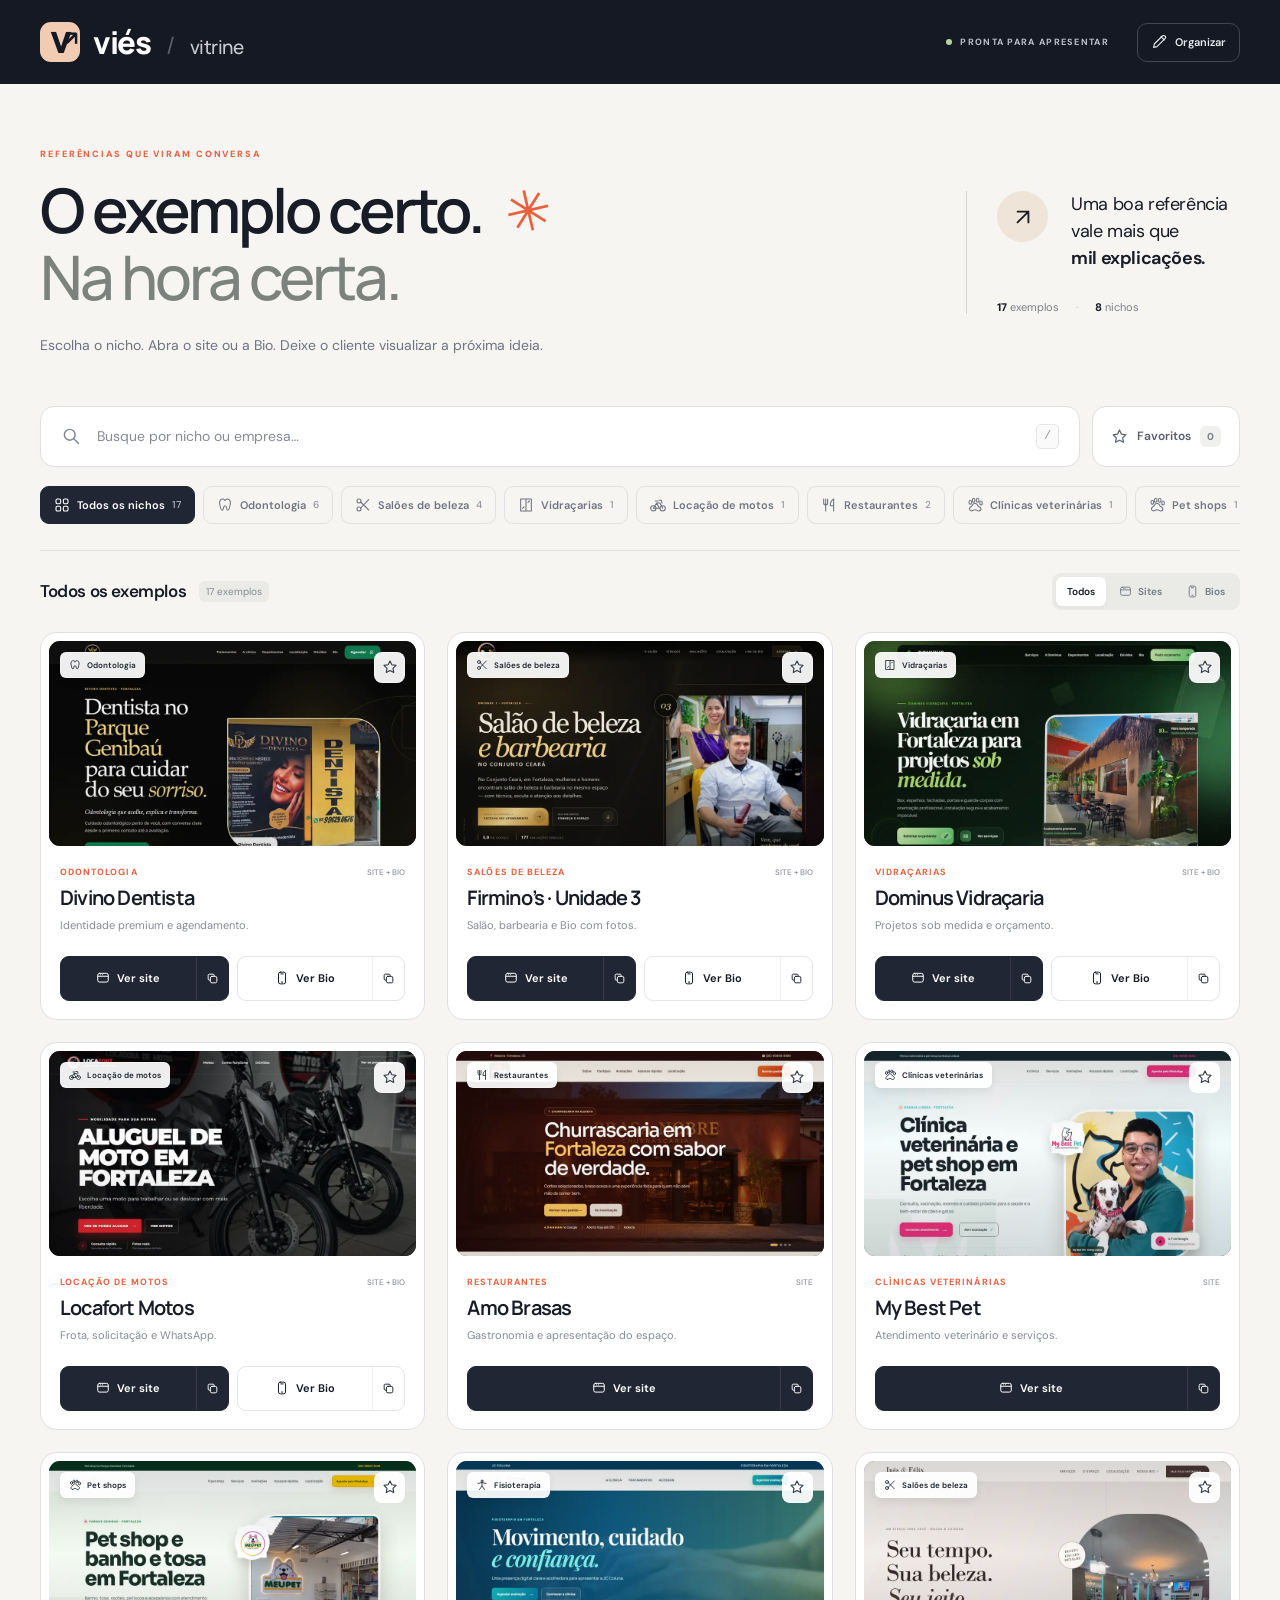
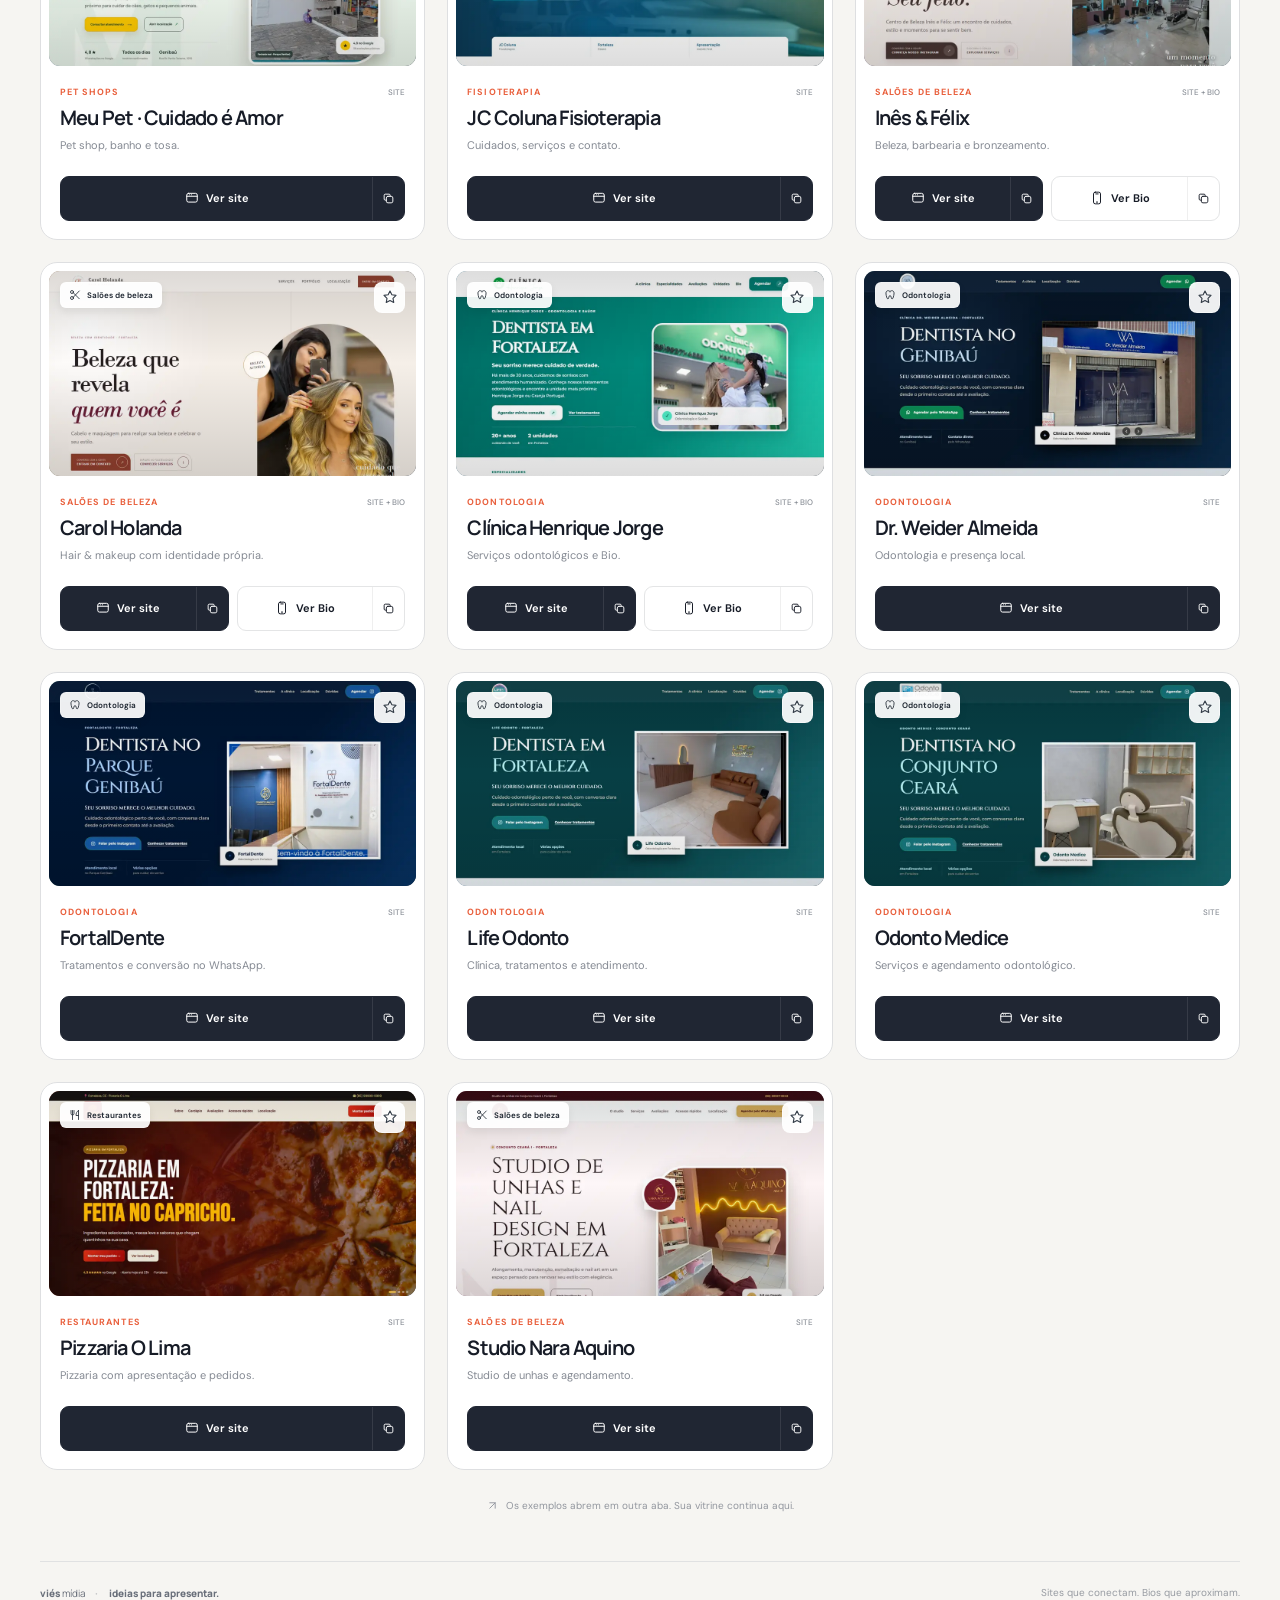
==== index.html @ ff12e1a7 "feat: cria vitrine de exemplos com busca por nicho, sites, Bios e favoritos" ====
<!doctype html>
<html lang="pt-BR">
<head>
  <meta charset="utf-8"><meta name="viewport" content="width=device-width,initial-scale=1,viewport-fit=cover">
  <title>Viés | Vitrine de sites e Bios</title>
  <meta name="description" content="Exemplos de sites e Bios organizados por nicho para as apresentações da Viés Mídia.">
  <meta name="robots" content="noindex,nofollow"><meta name="theme-color" content="#151923">
  <link rel="icon" href="favicon.svg" type="image/svg+xml"><link rel="stylesheet" href="styles.css?v=1">
  <script src="links.js?v=1" defer></script><script src="app.js?v=1" defer></script>
</head>
<body>
  <svg class="svg-library" xmlns="http://www.w3.org/2000/svg" aria-hidden="true"><defs>
    <symbol id="i-arrow" viewBox="0 0 24 24"><path d="M7 17 17 7M7 7h10v10"/></symbol>
    <symbol id="i-search" viewBox="0 0 24 24"><circle cx="10.5" cy="10.5" r="6.5"/><path d="m16 16 5 5"/></symbol>
    <symbol id="i-star" viewBox="0 0 24 24"><path d="m12 3 2.8 5.7 6.2.9-4.5 4.4 1.1 6.2-5.6-3-5.6 3 1.1-6.2L3 9.6l6.2-.9z"/></symbol>
    <symbol id="i-copy" viewBox="0 0 24 24"><rect x="8" y="8" width="12" height="12" rx="3"/><path d="M15 8V6a2 2 0 0 0-2-2H6a2 2 0 0 0-2 2v7a2 2 0 0 0 2 2h2"/></symbol>
    <symbol id="i-web" viewBox="0 0 24 24"><rect x="3" y="4" width="18" height="15" rx="3"/><path d="M3 9h18M8 6.5h.01M11 6.5h.01"/></symbol>
    <symbol id="i-phone" viewBox="0 0 24 24"><rect x="6" y="2" width="12" height="20" rx="3"/><path d="M10 5h4M11 19h2"/></symbol>
    <symbol id="i-plus" viewBox="0 0 24 24"><path d="M12 5v14M5 12h14"/></symbol>
    <symbol id="i-close" viewBox="0 0 24 24"><path d="m6 6 12 12M6 18 18 6"/></symbol>
    <symbol id="i-edit" viewBox="0 0 24 24"><path d="m15 4 5 5M4 20l5-1L21 7a2 2 0 0 0-4-4L5 15z"/></symbol>
    <symbol id="i-grid" viewBox="0 0 24 24"><rect x="3" y="3" width="7" height="7" rx="2"/><rect x="14" y="3" width="7" height="7" rx="2"/><rect x="3" y="14" width="7" height="7" rx="2"/><rect x="14" y="14" width="7" height="7" rx="2"/></symbol>
    <symbol id="i-tooth" viewBox="0 0 24 24"><path d="M12 5C8 1 3 4 4 10c.5 3 1.5 10 4 10 2 0 1-7 4-7s2 7 4 7c2.5 0 3.5-7 4-10 1-6-4-9-8-5Z"/></symbol>
    <symbol id="i-scissors" viewBox="0 0 24 24"><circle cx="6" cy="6" r="3"/><circle cx="6" cy="18" r="3"/><path d="m8.5 7.5 12 12M8.5 16.5 20.5 4"/></symbol>
    <symbol id="i-glass" viewBox="0 0 24 24"><path d="M4 3h16v18H4zM12 3v18M15 8l2-2M7 17l2-2"/></symbol>
    <symbol id="i-moto" viewBox="0 0 24 24"><circle cx="5" cy="17" r="4"/><circle cx="19" cy="17" r="4"/><path d="m5 17 5-8h5l4 8M10 9l4 8H5M14 5h3l1 4M8 6h4"/></symbol>
    <symbol id="i-food" viewBox="0 0 24 24"><path d="M4 3v6a3 3 0 0 0 6 0V3M7 3v18M19 3c-4 2-5 6-5 10h5M19 3v18"/></symbol>
    <symbol id="i-paw" viewBox="0 0 24 24"><ellipse cx="5" cy="8" rx="2" ry="3"/><ellipse cx="10" cy="5" rx="2" ry="3"/><ellipse cx="16" cy="5" rx="2" ry="3"/><ellipse cx="21" cy="9" rx="2" ry="3"/><path d="M7 21c-5-1-4-5 0-7 3-6 7-6 10 0 5 2 5 6 1 7-3 0-3-2-6-2s-3 2-5 2Z"/></symbol>
    <symbol id="i-body" viewBox="0 0 24 24"><circle cx="12" cy="4" r="2"/><path d="m4 9 8-2 8 2M12 7v7m-5 7 5-7 5 7"/></symbol>
  </defs></svg>
  <header class="topbar"><div class="top-inner">
    <a class="brand" href="./" aria-label="Viés, início da vitrine"><span class="brand-symbol">v<span>↗</span></span><span>viés<span class="brand-separator">/</span><small>vitrine</small></span></a>
    <div class="top-actions"><span class="top-label"><i></i>PRONTA PARA APRESENTAR</span><button class="organize-button" id="organize" type="button" aria-pressed="false"><svg><use href="#i-edit"/></svg><span>Organizar</span></button></div>
  </div></header>
  <main class="shell">
    <section class="intro" aria-labelledby="page-title">
      <div><p class="eyebrow">REFERÊNCIAS QUE VIRAM CONVERSA</p><h1 id="page-title">O exemplo certo.<br><em>Na hora certa.</em><span class="title-spark">✳</span></h1><p class="lead">Escolha o nicho. Abra o site ou a Bio.<br class="mobile-br"> Deixe o cliente visualizar a próxima ideia.</p></div>
      <aside class="intro-note"><span class="note-icon"><svg><use href="#i-arrow"/></svg></span><p>Uma boa referência<br>vale mais que<br><strong>mil explicações.</strong></p><div><span id="project-count">—</span> exemplos <i>·</i> <span id="niche-count">—</span> nichos</div></aside>
    </section>
    <section class="library" aria-label="Biblioteca de exemplos">
      <div class="search-row"><label class="search-box"><svg><use href="#i-search"/></svg><input id="search" type="search" placeholder="Busque por nicho ou empresa…" autocomplete="off" aria-label="Buscar por nicho ou empresa"><kbd>/</kbd></label><button id="favorite-filter" class="favorite-filter" type="button" aria-pressed="false"><svg><use href="#i-star"/></svg><span>Favoritos</span><b id="favorite-count">0</b></button></div>
      <div class="categories" id="categories" aria-label="Filtrar por nicho"></div>
      <div class="results-toolbar"><div><h2 id="results-heading">Todos os exemplos</h2><span id="result-count" role="status"></span></div><div class="format-filter" role="group" aria-label="Filtrar por formato"><button type="button" data-format="all" aria-pressed="true">Todos</button><button type="button" data-format="site" aria-pressed="false"><svg><use href="#i-web"/></svg>Sites</button><button type="button" data-format="bio" aria-pressed="false"><svg><use href="#i-phone"/></svg>Bios</button></div></div>
      <div class="manage-bar" id="manage-bar" hidden><div><strong>Sua organização, do seu jeito.</strong><span>Adições, edições e favoritos ficam salvos neste navegador.</span></div><div><button id="export" type="button">Exportar links</button><label class="import-button">Importar<input id="import" type="file" accept="application/json,.json" hidden></label><button class="add-button" id="add" type="button"><svg><use href="#i-plus"/></svg>Adicionar exemplo</button></div></div>
      <div id="cards" class="cards"></div>
      <div class="empty-state" id="empty" hidden><span><svg><use href="#i-search"/></svg></span><h3>Nenhum exemplo por aqui.</h3><p>Tente outro nome ou ajuste os filtros.</p><button type="button" id="clear-filters">Limpar filtros</button></div>
      <p class="library-tip"><svg><use href="#i-arrow"/></svg>Os exemplos abrem em outra aba. Sua vitrine continua aqui.</p>
    </section>
  </main>
  <footer class="footer shell"><span>viés <b>mídia</b><i>·</i> ideias para apresentar.</span><span>Sites que conectam. Bios que aproximam.</span></footer>
  <dialog id="editor"><form id="editor-form"><div class="dialog-heading"><div><p class="eyebrow">SUA BIBLIOTECA</p><h2 id="editor-title">Novo exemplo</h2></div><button type="button" id="close-editor" class="icon-button" aria-label="Fechar"><svg><use href="#i-close"/></svg></button></div><input type="hidden" id="entry-id"><label>Nome do exemplo<input id="entry-name" required maxlength="90" placeholder="Ex.: Clínica Aurora"></label><label>Nicho<input id="entry-category" list="category-list" required maxlength="50" placeholder="Ex.: Odontologia"><datalist id="category-list"></datalist></label><label>Link do site<input id="entry-site" type="url" placeholder="https://…"></label><label>Link da Bio<input id="entry-bio" type="url" placeholder="https://…"></label><p class="form-help">Preencha pelo menos um dos links. Suas alterações ficam neste navegador; use Exportar para levá-las a outro aparelho.</p><p id="form-error" class="form-error" role="alert"></p><div class="form-footer"><button id="remove-entry" type="button" class="remove-button" hidden>Ocultar exemplo</button><button type="submit" class="save-button">Salvar exemplo<svg><use href="#i-arrow"/></svg></button></div></form></dialog>
  <div id="toast" class="toast" role="status" aria-live="polite"></div>
</body></html>
---- styles.css ----
@import url('https://fonts.googleapis.com/css2?family=DM+Sans:wght@400;500;600;650;700&family=Manrope:wght@400;500;600;700;800&display=swap');
:root{--bg:#f6f5f2;--ink:#171c27;--muted:#6d7380;--line:#e0e1e2;--orange:#e9603d;--orange-pale:#fbe7de;--sans:'DM Sans',system-ui,sans-serif;--display:'Manrope',system-ui,sans-serif}*{box-sizing:border-box}body{margin:0;background:var(--bg);color:var(--ink);font-family:var(--sans);-webkit-font-smoothing:antialiased}button,input{font:inherit}button,a,label{-webkit-tap-highlight-color:transparent}button{cursor:pointer}a{color:inherit;text-decoration:none}button:focus-visible,a:focus-visible,input:focus-visible,.import-button:focus-within{outline:3px solid #e9603d;outline-offset:4px}svg{width:20px;height:20px;fill:none;stroke:currentColor;stroke-width:1.7;stroke-linecap:round;stroke-linejoin:round;flex-shrink:0}.svg-library{position:absolute;width:0;height:0;overflow:hidden}[hidden]{display:none!important}.shell{width:min(1240px,calc(100% - 80px));margin-inline:auto}.topbar{background:#151923;color:#fff}.top-inner{width:min(1240px,calc(100% - 80px));height:84px;margin:auto;display:flex;align-items:center;justify-content:space-between}.brand{display:flex;align-items:center;gap:13px;font-family:var(--display);font-size:31px;font-weight:800;letter-spacing:-1.5px}.brand-symbol{position:relative;display:grid;place-items:center;width:40px;height:40px;color:#151923;background:#f2cbb3;border-radius:11px;font:800 39px/.8 var(--display);padding-bottom:7px}.brand-symbol>span{position:absolute;right:4px;top:3px;font:800 20px var(--sans)}.brand small{font-size:19px;font-weight:500;letter-spacing:-.5px;color:#cacbd2}.brand-separator{font-size:24px;font-weight:400;margin-inline:16px;color:#59606c}.top-actions{display:flex;align-items:center;gap:28px}.top-label{font-size:9px;font-weight:700;letter-spacing:1.3px;color:#bdc2cc}.top-label i{display:inline-block;width:6px;height:6px;border-radius:50%;background:#bbd3a1;margin-right:8px}.organize-button{display:flex;align-items:center;gap:8px;min-height:39px;padding:9px 13px;border:1px solid #414651;border-radius:10px;background:none;color:#e7e9ef;font-size:11px;font-weight:600}.organize-button svg{width:16px;height:16px}.organize-button[aria-pressed=true]{background:#fbdfce;color:#171c27;border-color:#fbdfce}.intro{display:grid;grid-template-columns:1fr auto;gap:50px;align-items:center;padding:64px 0 48px}.eyebrow{margin:0 0 17px;font-size:9px;font-weight:800;letter-spacing:1.9px;color:var(--orange)}h1{position:relative;display:inline-block;margin:0;font-family:var(--display);font-size:clamp(38px,4.8vw,62px);line-height:1.09;font-weight:600;letter-spacing:-3px}h1 em{font-style:normal;color:#7c827d;font-weight:500}.title-spark{position:absolute;right:-66px;top:-2px;color:var(--orange);font:400 56px var(--sans);transform:rotate(-13deg)}.lead{margin:23px 0 0;font-size:14px;line-height:1.7;color:var(--muted)}.mobile-br{display:none}.intro-note{position:relative;display:grid;grid-template-columns:auto 1fr;column-gap:23px;max-width:300px;margin:0 12px 0 0;padding-left:30px;border-left:1px solid #d4d5d7}.note-icon{width:51px;height:51px;display:grid;place-items:center;border-radius:50%;background:#eee4d8}.note-icon svg{width:26px;height:26px}.intro-note p{margin:0;font-size:18px;line-height:1.5;letter-spacing:-.4px}.intro-note p strong{font-weight:650}.intro-note>div{grid-column:1/-1;margin-top:28px;color:#7b7f85;font-size:11px}.intro-note>div>span{color:var(--ink);font-weight:800}.intro-note i{font-style:normal;margin:0 14px;color:#b8b9b9}.search-row{display:flex;gap:12px;align-items:stretch}.search-box{position:relative;flex:1;display:flex;align-items:center;gap:14px;min-height:61px;padding:0 20px;background:#fff;border:1px solid #dedfe2;border-radius:14px;box-shadow:0 4px 10px #1a1f2803;color:#7b8390}.search-box:focus-within{border-color:var(--orange);box-shadow:0 0 0 3px #e9603d0c}.search-box input{width:100%;border:0;background:transparent;outline:none!important;font-size:14px;color:var(--ink);min-width:0}.search-box input::placeholder{color:#868b95}.search-box kbd{display:grid;place-items:center;min-width:23px;height:25px;border:1px solid #e4e5e6;border-radius:5px;font-size:12px;background:#fafafa;color:#9297a0}.favorite-filter{display:flex;align-items:center;gap:9px;padding:0 18px;border:1px solid #dedfe2;border-radius:14px;background:#fff;color:#565e6d;font-size:12px;font-weight:600}.favorite-filter svg{width:17px;height:17px}.favorite-filter b{display:grid;place-items:center;min-width:21px;height:21px;padding:0 4px;border-radius:6px;background:#f0f0ee;color:#7a7e85;font-size:10px}.favorite-filter[aria-pressed=true]{background:#fff0e7;border-color:#e8ac91;color:#bd4e2a}.favorite-filter[aria-pressed=true] svg{fill:#f2c297}.categories{display:flex;gap:8px;align-items:center;overflow:auto;padding:19px 0 26px;scrollbar-width:thin}.category{display:flex;align-items:center;gap:7px;flex-shrink:0;white-space:nowrap;padding:10px 13px;border:1px solid #e0e1e2;border-radius:9px;background:transparent;color:#6f7580;font-size:11px;font-weight:600;transition:background .2s,color .2s}.category svg{width:16px;height:16px;stroke-width:1.6}.category b{color:#8e939d;font-size:10px;font-weight:500}.category[aria-pressed=true]{color:#fff;background:#202633;border-color:#202633}.category[aria-pressed=true] b{color:#b2bac8}.category:hover{border-color:#7b8290}.results-toolbar{display:flex;align-items:center;justify-content:space-between;gap:20px;padding:22px 0;border-top:1px solid var(--line)}.results-toolbar>div:first-child{display:flex;align-items:center;gap:13px}.results-toolbar h2{font-size:17px;font-weight:600;letter-spacing:-.4px;margin:0}.results-toolbar #result-count{font-size:10px;color:#868b95;background:#eaeae6;border-radius:6px;padding:4px 7px;white-space:nowrap}.format-filter{display:flex;align-items:center;gap:2px;padding:4px;background:#eaeae6;border-radius:9px}.format-filter button{display:flex;align-items:center;gap:6px;min-height:29px;padding:5px 11px;border:0;border-radius:6px;background:none;color:#747a84;font-size:10px;font-weight:600}.format-filter svg{width:13px;height:13px}.format-filter button[aria-pressed=true]{color:var(--ink);background:#fff;box-shadow:0 2px 5px #00000009}.cards{display:grid;grid-template-columns:repeat(3,minmax(0,1fr));gap:22px}.card{position:relative;overflow:hidden;border:1px solid #dedfe1;border-radius:17px;background:#fff;transition:transform .25s,box-shadow .25s;animation:card-in .45s both;animation-delay:var(--delay,0ms)}.card:hover{transform:translateY(-4px);box-shadow:0 18px 34px #171c2711}.card-preview{position:relative;height:205px;margin:8px 8px 0;overflow:hidden;border-radius:11px;background:linear-gradient(135deg,var(--card-color,#bbb),#202b35)}.card-preview>img{width:100%;height:100%;display:block;object-fit:cover;object-position:top;transition:transform .7s}.card:hover .card-preview>img{transform:scale(1.035)}.card-preview:after{content:"";position:absolute;inset:0;background:linear-gradient(180deg,#0002,transparent 45%,#0002);pointer-events:none}.preview-label{position:absolute;z-index:1;left:11px;top:11px;display:flex;align-items:center;gap:6px;padding:6px 8px;border:1px solid #ffffff40;border-radius:6px;background:#ffffffed;color:#252d37;font-size:8px;font-weight:650;box-shadow:0 4px 8px #0001}.preview-label svg{width:12px;height:12px}.favorite-button{position:absolute;z-index:2;right:11px;top:11px;display:grid;place-items:center;width:31px;height:31px;padding:0;border:1px solid #fff8;border-radius:8px;color:#353e49;background:#ffffffed}.favorite-button svg{width:16px;height:16px}.favorite-button[aria-pressed=true]{color:#b15d14;background:#ffe9bc;border-color:#ffe9bc}.favorite-button[aria-pressed=true] svg{fill:#d89039;stroke:#ad601b}.preview-placeholder{height:100%;display:grid;place-items:center;color:#ffffffc7}.preview-placeholder svg{width:76px;height:76px;stroke-width:1}.card-body{padding:20px 19px 18px}.card-meta{display:flex;align-items:center;justify-content:space-between;gap:8px;margin-bottom:8px}.niche-name{font-size:9px;text-transform:uppercase;letter-spacing:1.05px;font-weight:700;color:var(--orange)}.formats-badge{font-size:8px;color:#8b9098;font-weight:500}.card h3{margin:0 0 7px;font:650 20px/1.2 var(--display);letter-spacing:-.8px}.card-description{margin:0;color:#858a93;font-size:11px;line-height:1.6;min-height:18px}.card-actions{display:flex;gap:8px;margin-top:21px}.launch-group{min-width:0;flex:1;display:flex;align-items:stretch;border:1px solid #e4e5e6;border-radius:9px;overflow:hidden}.launch-group a{display:flex;flex:1;align-items:center;justify-content:center;gap:7px;min-height:43px;font-size:11px;font-weight:650;white-space:nowrap}.launch-group a svg{width:14px;height:14px}.launch-group button{display:grid;place-items:center;flex:0 0 32px;width:32px;padding:0;border:0;border-left:1px solid #00000010;background:none;color:inherit}.launch-group button svg{width:13px;height:13px}.launch-group.primary{background:#202633;color:#fff;border-color:#202633}.launch-group.primary button{border-color:#ffffff19}.launch-group a:hover,.launch-group button:hover{background:#e9603d16}.launch-group.primary a:hover,.launch-group.primary button:hover{background:#ffffff15}.card-edit{width:100%;display:flex;align-items:center;justify-content:center;gap:6px;margin-top:12px;min-height:30px;border:1px dashed #d8dce0;border-radius:6px;background:#fafaf8;color:#6c7480;font-size:10px}.card-edit svg{width:13px;height:13px}.manage-bar{display:flex;justify-content:space-between;align-items:center;gap:20px;padding:16px;margin:0 0 20px;border:1px solid #e9c8b6;background:#fff0e5;border-radius:12px}.manage-bar strong,.manage-bar span{display:block}.manage-bar strong{font-size:12px}.manage-bar span{font-size:10px;color:#867765;margin-top:4px}.manage-bar>div:last-child{display:flex;align-items:center;gap:8px}.manage-bar button,.import-button{display:flex;align-items:center;justify-content:center;gap:5px;min-height:36px;border:1px solid #e4cdbb;border-radius:7px;padding:8px 10px;background:#fff8f0;font-size:10px;cursor:pointer}.manage-bar .add-button{background:#202633;border-color:#202633;color:#fff}.add-button svg{width:14px;height:14px}.library-tip{display:flex;align-items:center;justify-content:center;gap:7px;margin:29px 0 4px;color:#92969e;font-size:10px}.library-tip svg{width:13px;height:13px}.footer{display:flex;align-items:center;justify-content:space-between;gap:20px;margin-top:49px;padding:24px 0 30px;border-top:1px solid var(--line);font-size:10px;color:#979ba2}.footer>span:first-child{color:#6a707b;font-family:var(--display);font-weight:800}.footer b{font-weight:400}.footer i{font-style:normal;margin:0 9px;color:#c0c2c4}.empty-state{text-align:center;min-height:280px;padding:40px 20px}.empty-state>span{display:grid;place-items:center;width:56px;height:56px;margin:auto;border-radius:50%;color:#a29d92;background:#eae7df}.empty-state h3{font:600 22px var(--display);letter-spacing:-.6px;margin-bottom:7px}.empty-state p{font-size:12px;color:#8b9098}.empty-state button{margin-top:12px;border:1px solid #caced5;padding:10px 15px;background:#fff;border-radius:8px;font-size:11px}dialog{width:min(480px,calc(100% - 32px));max-height:90svh;padding:27px;border:1px solid #ddd;border-radius:19px;background:#fbfaf7;color:var(--ink);box-shadow:0 30px 100px #0003}dialog::backdrop{background:#111725aa;backdrop-filter:blur(4px)}.dialog-heading{display:flex;align-items:center;justify-content:space-between;margin-bottom:24px}.dialog-heading .eyebrow{font-size:8px;margin-bottom:8px}.dialog-heading h2{font:650 26px var(--display);letter-spacing:-1px;margin:0}.icon-button{width:33px;height:33px;display:grid;place-items:center;border:1px solid #ddd;background:#fff;border-radius:8px}.icon-button svg{width:16px;height:16px}#editor-form>label{display:block;margin-top:16px;font-size:11px;font-weight:650}#editor-form input:not([type=hidden]){width:100%;margin-top:7px;min-height:43px;border:1px solid #dcdee0;border-radius:8px;padding:10px 12px;background:#fff;font-size:12px;color:#292f3b}.form-help{font-size:10px;line-height:1.6;color:#8d9199;margin-top:19px}.form-error{font-size:11px;color:#bd3d27;min-height:14px}.form-footer{display:flex;justify-content:flex-end;gap:13px;margin-top:21px}.save-button{display:flex;align-items:center;gap:18px;min-height:42px;background:#202633;color:#fff;border:0;border-radius:8px;padding:11px 15px;font-size:11px}.save-button svg{width:16px;height:16px}.remove-button{margin-right:auto;border:0;background:none;color:#a8604c;font-size:10px}.toast{position:fixed;z-index:100;left:50%;bottom:max(23px,env(safe-area-inset-bottom));max-width:calc(100% - 32px);padding:13px 21px;border:1px solid #ffffff25;border-radius:10px;background:#202633;color:white;box-shadow:0 8px 30px #0003;font-size:12px;opacity:0;transform:translate(-50%,20px);transition:opacity .2s,transform .2s;pointer-events:none;text-align:center}.toast.visible{opacity:1;transform:translate(-50%,0)}@keyframes card-in{from{opacity:0;transform:translateY(12px)}to{opacity:1;transform:none}}@media(min-width:1500px){.card-preview{height:224px}}@media(max-width:1050px){.shell,.top-inner{width:calc(100% - 48px)}.cards{grid-template-columns:repeat(2,minmax(0,1fr))}.intro-note{padding-left:22px;margin:0;column-gap:16px}.intro-note p{font-size:16px}.title-spark{font-size:42px;right:-48px}.manage-bar{align-items:flex-start;flex-direction:column}.card-preview{height:220px}}@media(max-width:650px){.shell,.top-inner{width:calc(100% - 32px)}.top-inner{height:70px}.brand{font-size:27px;gap:10px}.brand-symbol{width:33px;height:33px;font-size:32px;border-radius:9px}.brand-symbol>span{font-size:16px}.brand small{font-size:16px}.brand-separator{margin-inline:10px;font-size:20px}.top-label{display:none}.top-actions{gap:0}.organize-button{padding:8px 10px;min-height:36px;font-size:10px}.organize-button svg{width:14px;height:14px}.intro{padding:38px 0 28px;display:block}.intro-note{display:none}.eyebrow{font-size:8px;letter-spacing:1.5px;margin-bottom:14px}h1{font-size:42px;letter-spacing:-2.2px}.title-spark{top:2px;font-size:37px;right:-40px}.lead{font-size:12px;line-height:1.7;margin-top:19px}.mobile-br{display:block}.search-row{gap:8px}.search-box{padding:0 13px;min-height:53px;gap:9px}.search-box svg{width:18px;height:18px}.search-box input{font-size:12px}.search-box kbd{display:none}.favorite-filter{padding:0 13px;gap:6px}.favorite-filter>span{display:none}.favorite-filter b{font-size:9px;min-width:18px;height:18px}.categories{padding:15px 0 21px;margin-right:-16px;padding-right:16px}.category{font-size:10px;padding:10px 11px}.results-toolbar{padding:18px 0;gap:8px}.results-toolbar h2{font-size:14px}.results-toolbar>div:first-child{gap:7px}.results-toolbar #result-count{font-size:8px;padding:3px 5px}.format-filter{padding:3px}.format-filter button{font-size:9px;gap:4px;padding:5px 8px;min-height:29px}.format-filter svg{width:12px;height:12px}.cards{grid-template-columns:1fr;gap:19px}.card-preview{height:190px}.card-body{padding:18px 18px 17px}.card h3{font-size:21px}.card-actions{margin-top:19px}.launch-group a{min-height:46px;font-size:12px}.launch-group button{width:37px;flex-basis:37px}.launch-group a svg{width:16px;height:16px}.card-description{font-size:12px}.preview-label{font-size:9px}.niche-name{font-size:9px}.formats-badge{font-size:9px}.favorite-button{width:35px;height:35px}.footer{margin-top:30px;flex-direction:column;gap:9px;align-items:flex-start;padding-bottom:25px;font-size:9px}.library-tip{font-size:9px;line-height:1.6;text-align:center}.manage-bar{padding:13px}.manage-bar>div:last-child{width:100%;gap:6px;flex-wrap:wrap}.manage-bar button,.import-button{font-size:9px;padding-inline:9px}dialog{padding:22px}.form-footer{gap:8px}.save-button{font-size:10px;gap:9px}}@media(max-width:360px){h1{font-size:37px}.title-spark{right:-32px;font-size:30px}.brand small{font-size:14px}.results-toolbar h2{font-size:12px}.format-filter button{padding-inline:6px}.format-filter svg{display:none}.card-preview{height:170px}}@media(prefers-reduced-motion:reduce){*,*:before,*:after{animation:none!important;transition:none!important;scroll-behavior:auto!important}}
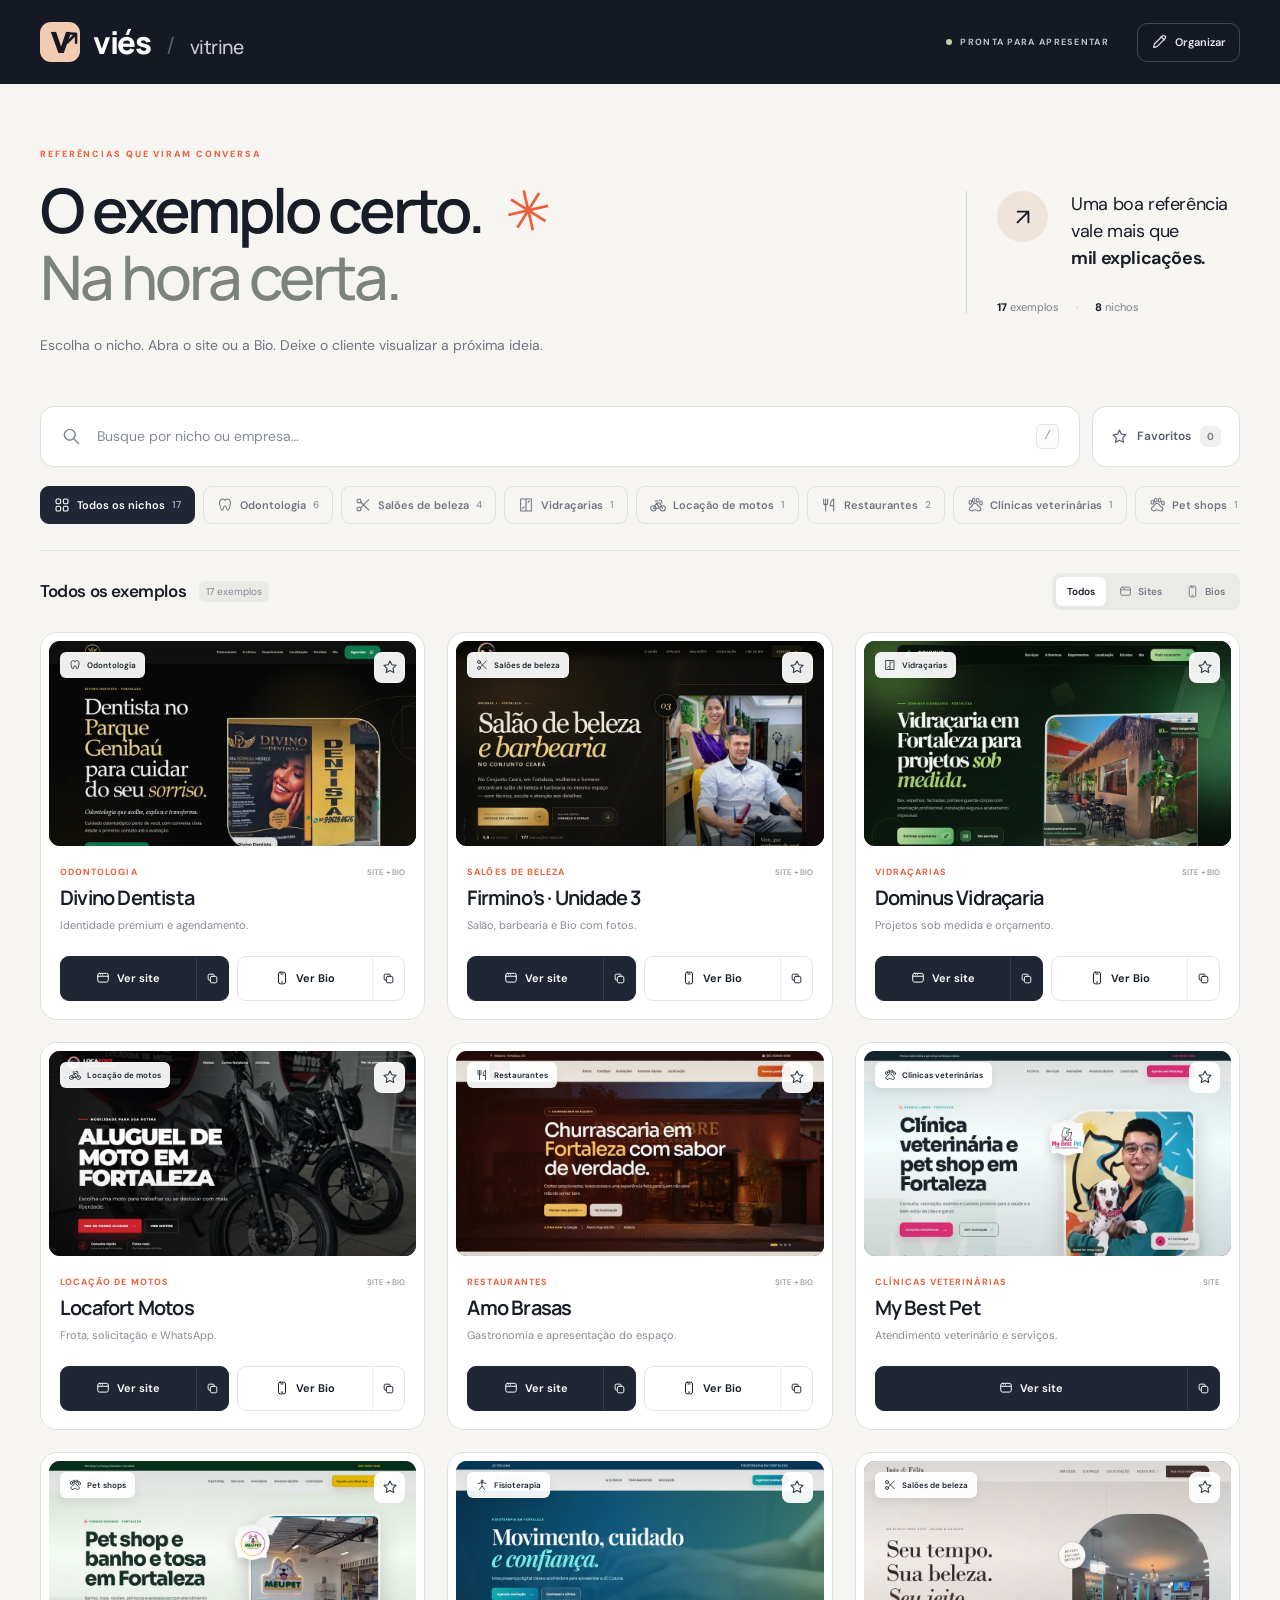
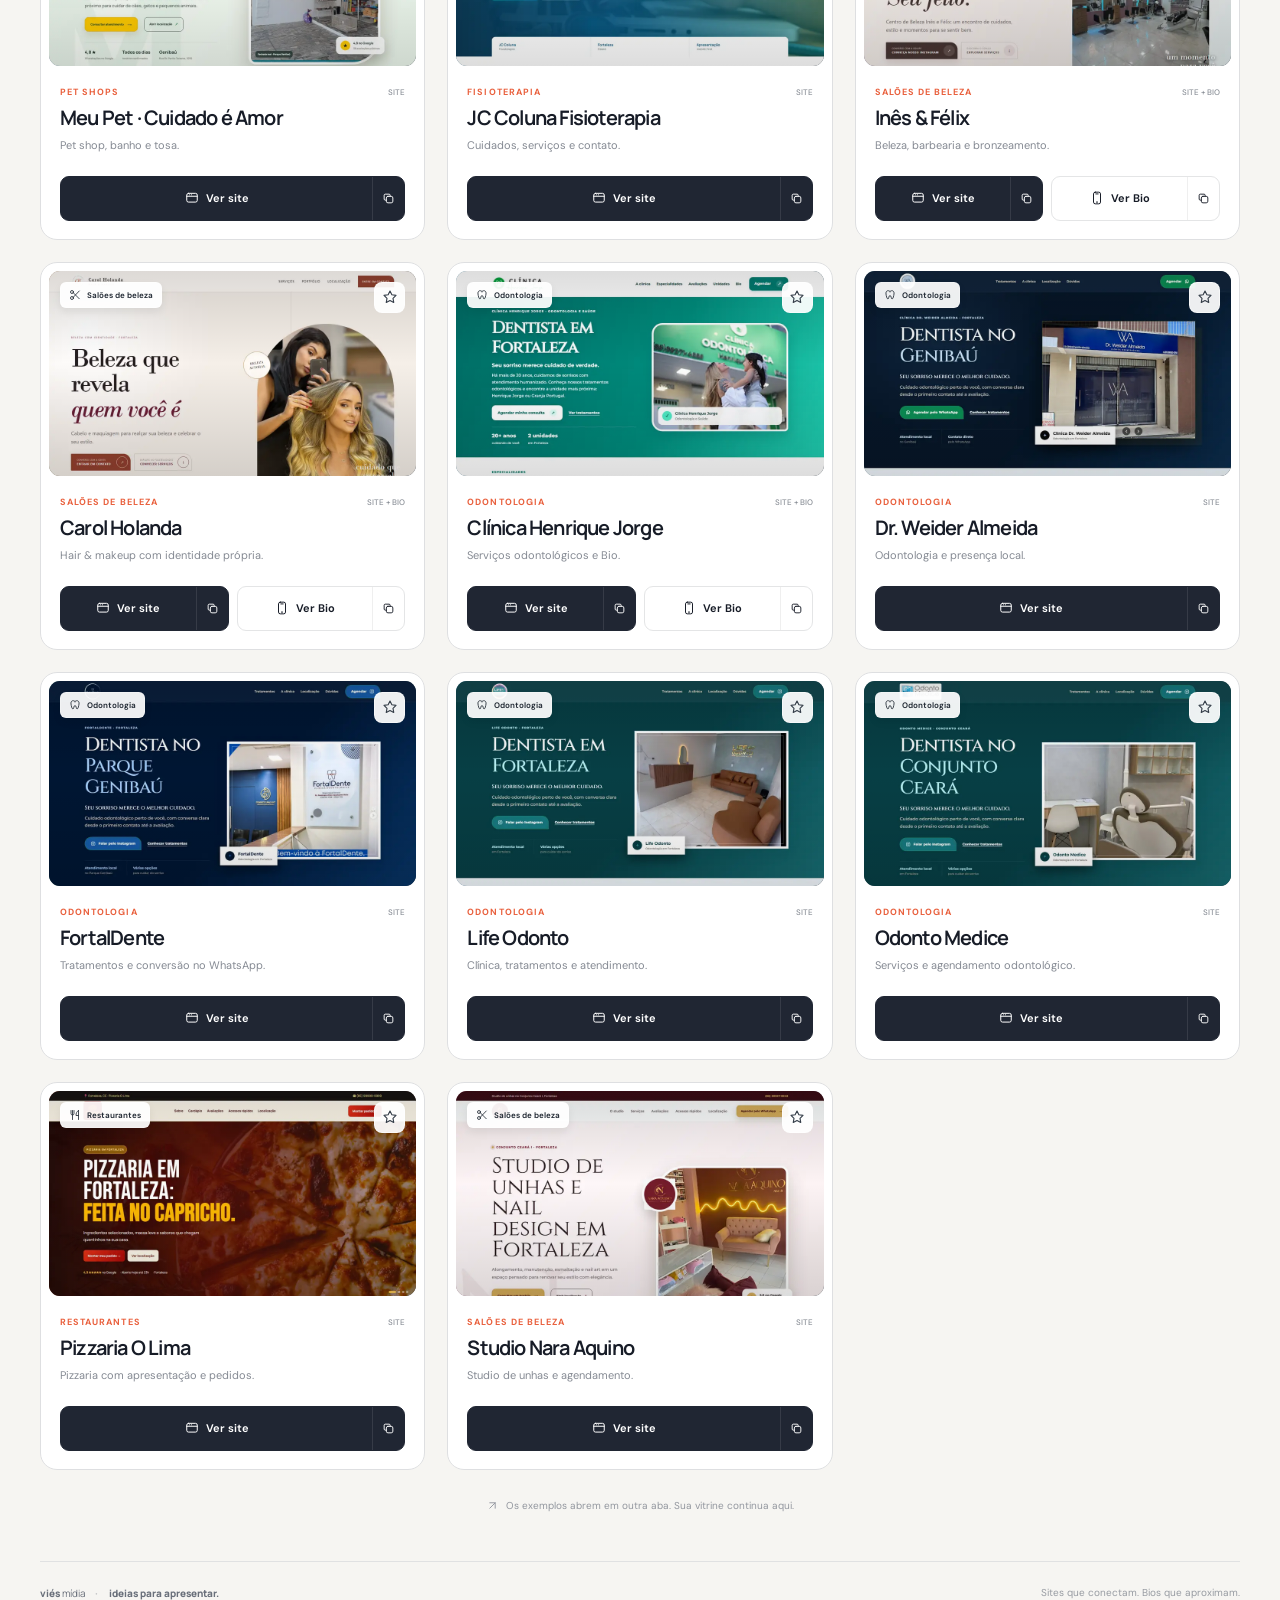
==== commit 1685aee9: "feat: adiciona Bio demonstrativa de restaurante no padrão premium" ====
--- a/index.html
+++ b/index.html
@@ -6,7 +6,7 @@
   <meta name="description" content="Exemplos de sites e Bios organizados por nicho para as apresentações da Viés Mídia.">
   <meta name="robots" content="noindex,nofollow"><meta name="theme-color" content="#151923">
   <link rel="icon" href="favicon.svg" type="image/svg+xml"><link rel="stylesheet" href="styles.css?v=1">
-  <script src="links.js?v=1" defer></script><script src="app.js?v=1" defer></script>
+  <script src="links.js?v=3" defer></script><script src="app.js?v=2" defer></script>
 </head>
 <body>
   <svg class="svg-library" xmlns="http://www.w3.org/2000/svg" aria-hidden="true"><defs>
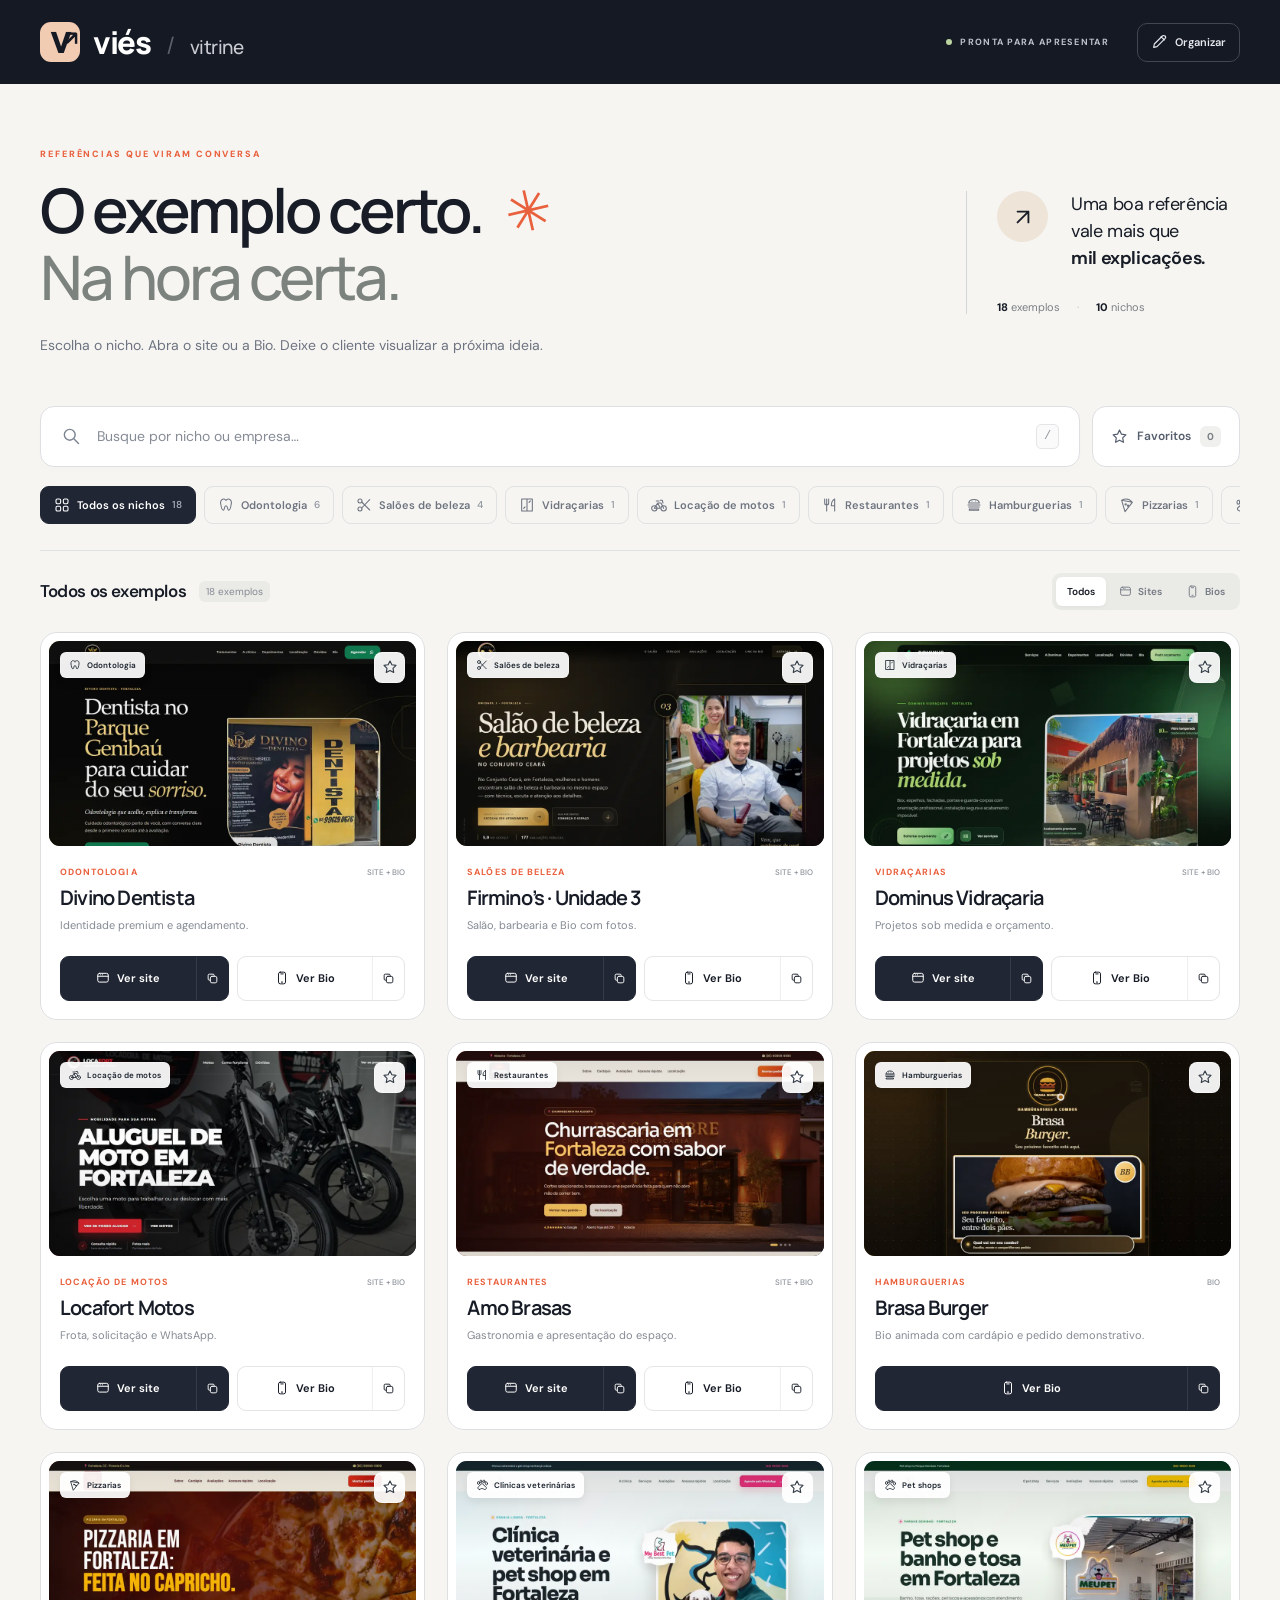
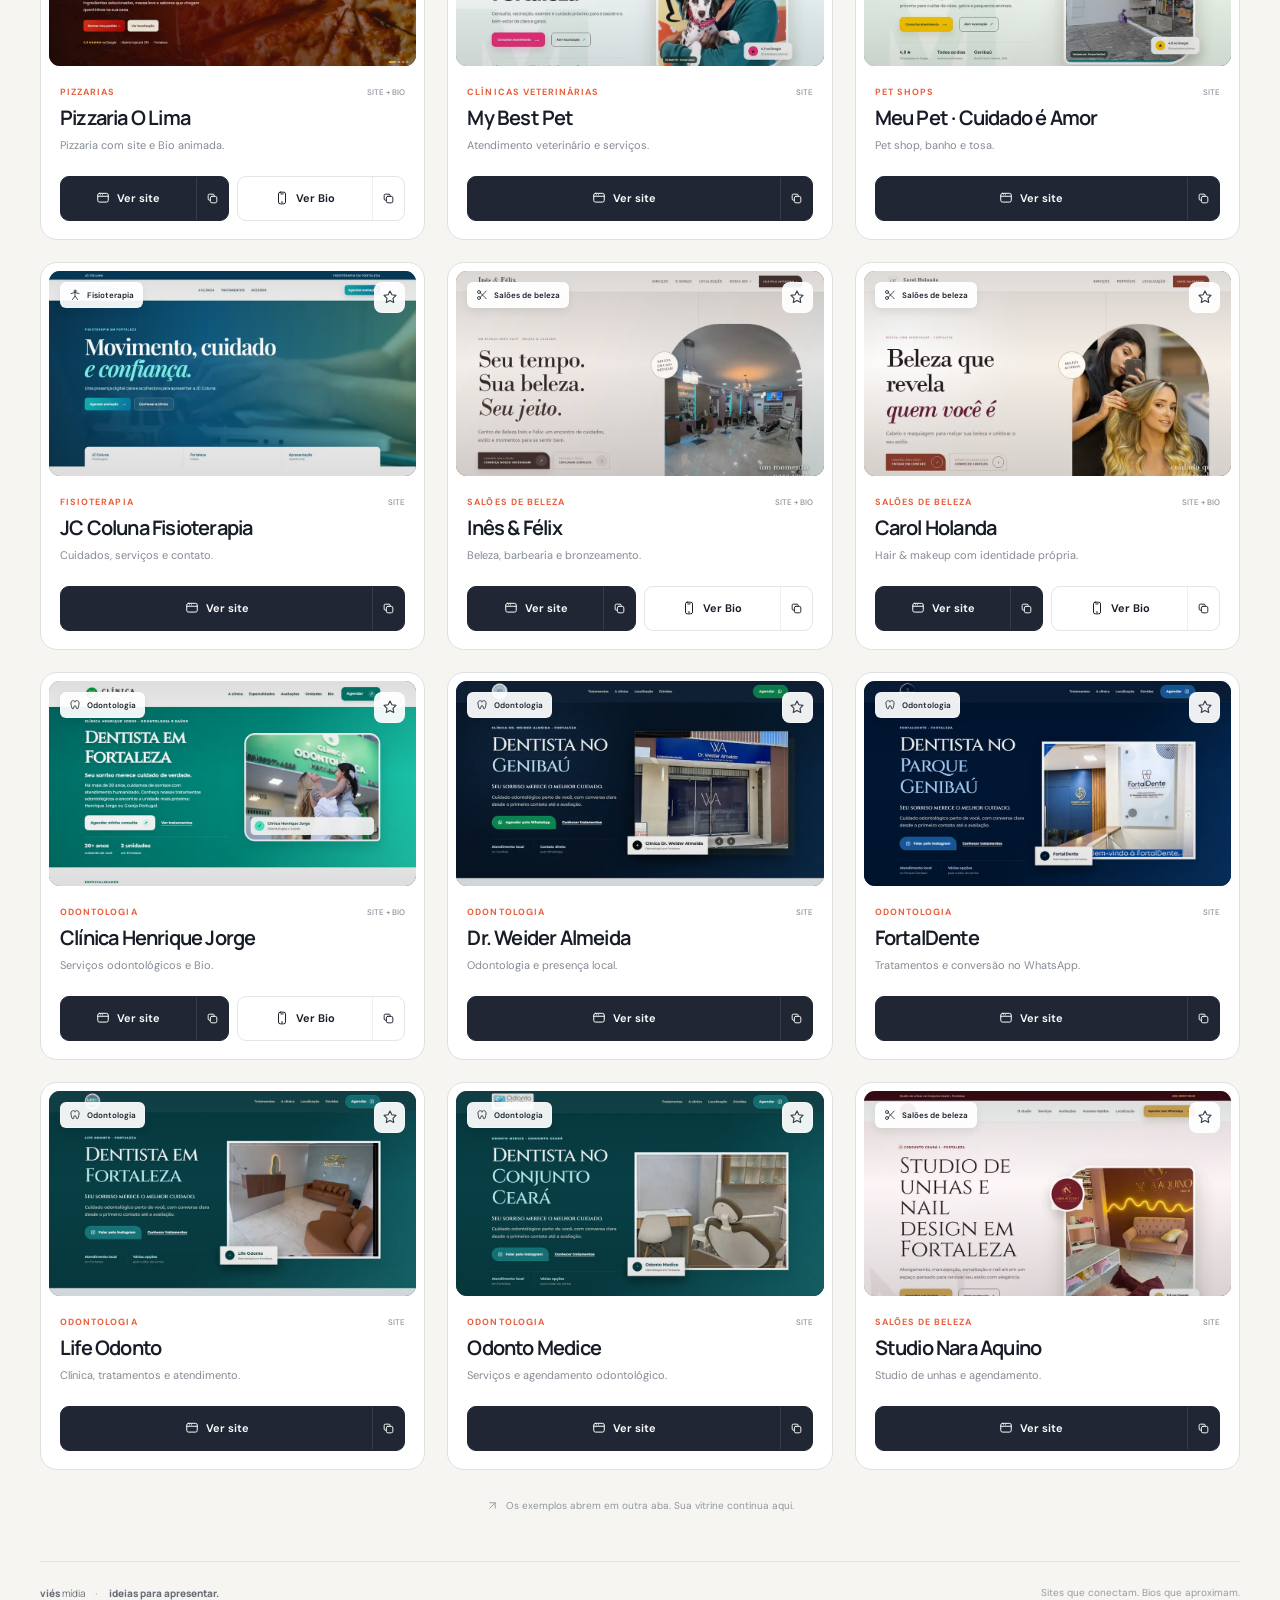
==== commit 53949e8b: "feat: adiciona Bios animadas de hamburgueria e pizzaria e movimento leve nos modelos de alimentação" ====
--- a/index.html
+++ b/index.html
@@ -6,10 +6,10 @@
   <meta name="description" content="Exemplos de sites e Bios organizados por nicho para as apresentações da Viés Mídia.">
   <meta name="robots" content="noindex,nofollow"><meta name="theme-color" content="#151923">
   <link rel="icon" href="favicon.svg" type="image/svg+xml"><link rel="stylesheet" href="styles.css?v=1">
-  <script src="links.js?v=3" defer></script><script src="app.js?v=2" defer></script>
+  <script src="links.js?v=4" defer></script><script src="app.js?v=3" defer></script>
 </head>
 <body>
-  <svg class="svg-library" xmlns="http://www.w3.org/2000/svg" aria-hidden="true"><defs>
+  <svg class="svg-library" xmlns="http://www.w3.org/2000/svg" aria-hidden="true"><defs><symbol id="i-burger" viewBox="0 0 24 24"><path d="M4 9c1-7 15-7 16 0Z"/><path d="M3 12h18M4 15h16M5 18h14v2H5zM9 6h.01M14 6h.01"/></symbol><symbol id="i-pizza" viewBox="0 0 24 24"><path d="m4 5 16 3L9 22zM4 5q9-5 16 3"/><circle cx="10" cy="11" r="1"/><circle cx="13.5" cy="13" r="1"/></symbol>
     <symbol id="i-arrow" viewBox="0 0 24 24"><path d="M7 17 17 7M7 7h10v10"/></symbol>
     <symbol id="i-search" viewBox="0 0 24 24"><circle cx="10.5" cy="10.5" r="6.5"/><path d="m16 16 5 5"/></symbol>
     <symbol id="i-star" viewBox="0 0 24 24"><path d="m12 3 2.8 5.7 6.2.9-4.5 4.4 1.1 6.2-5.6-3-5.6 3 1.1-6.2L3 9.6l6.2-.9z"/></symbol>
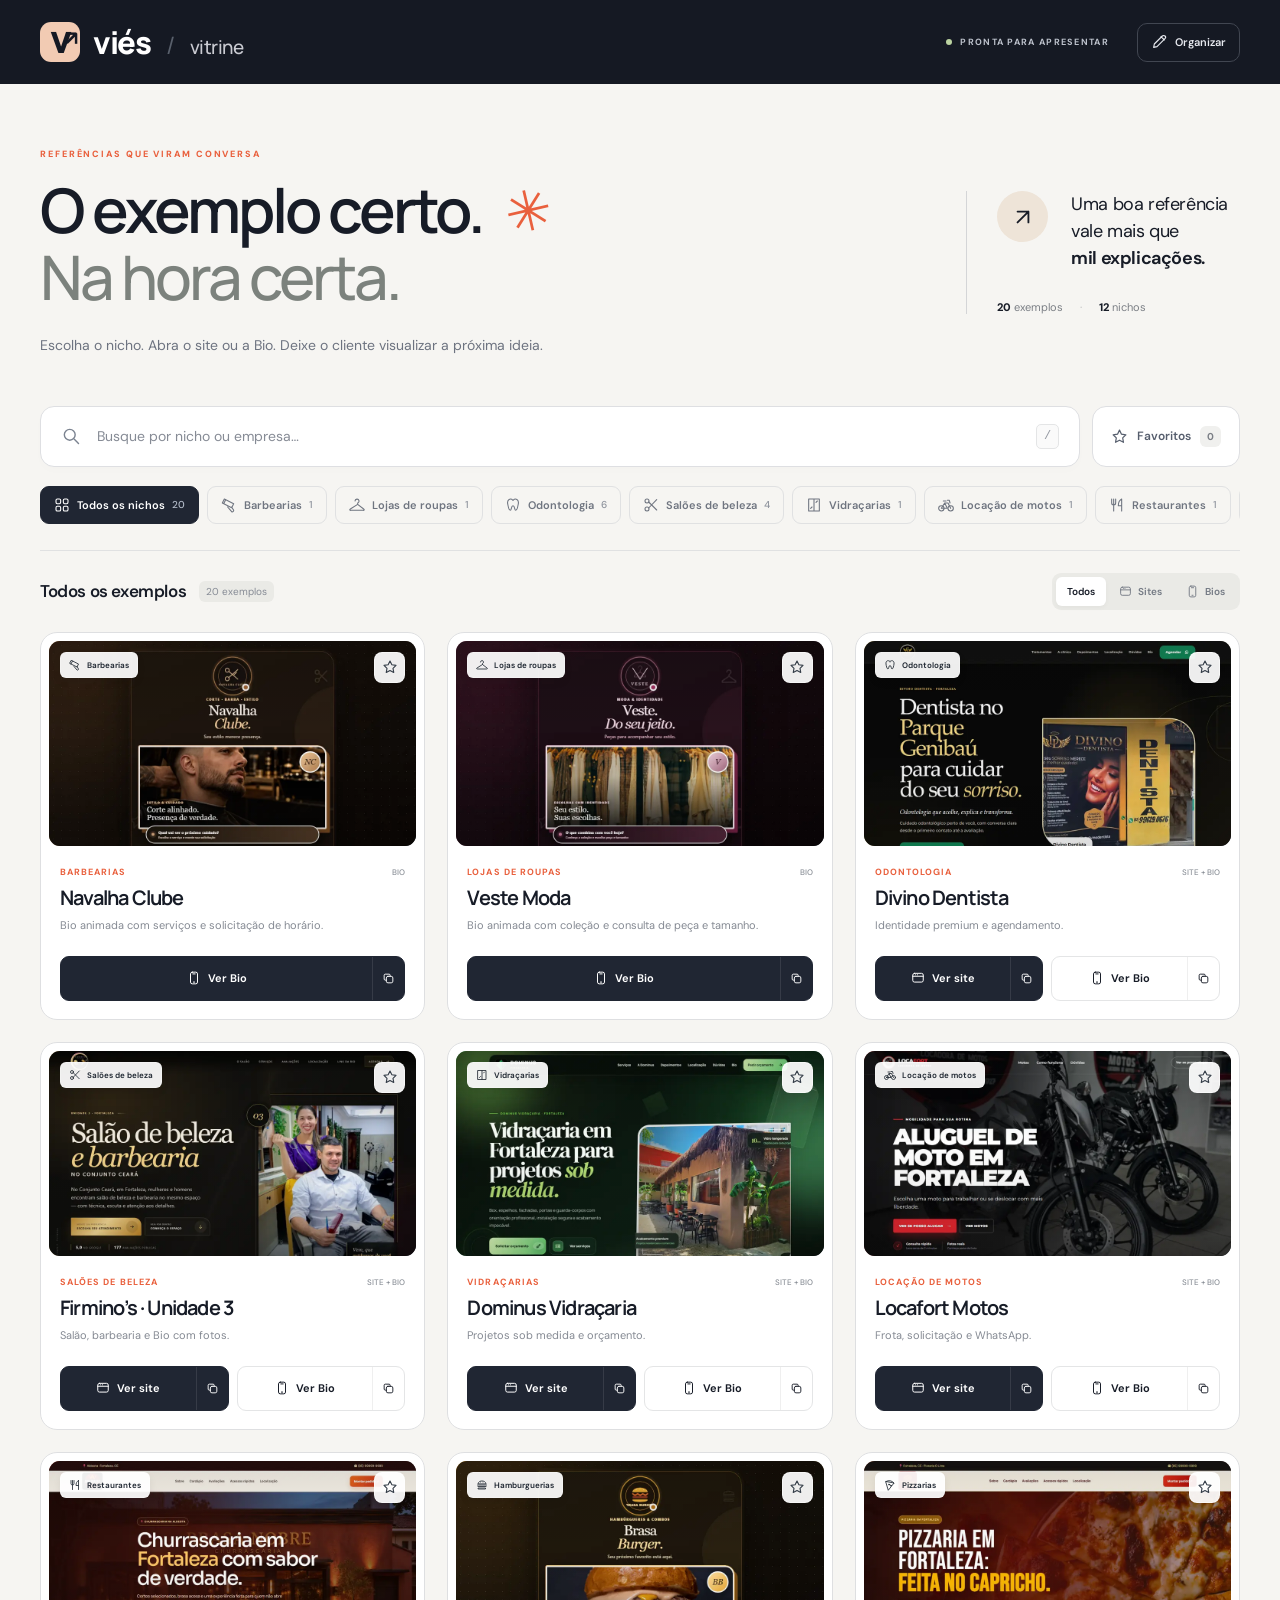
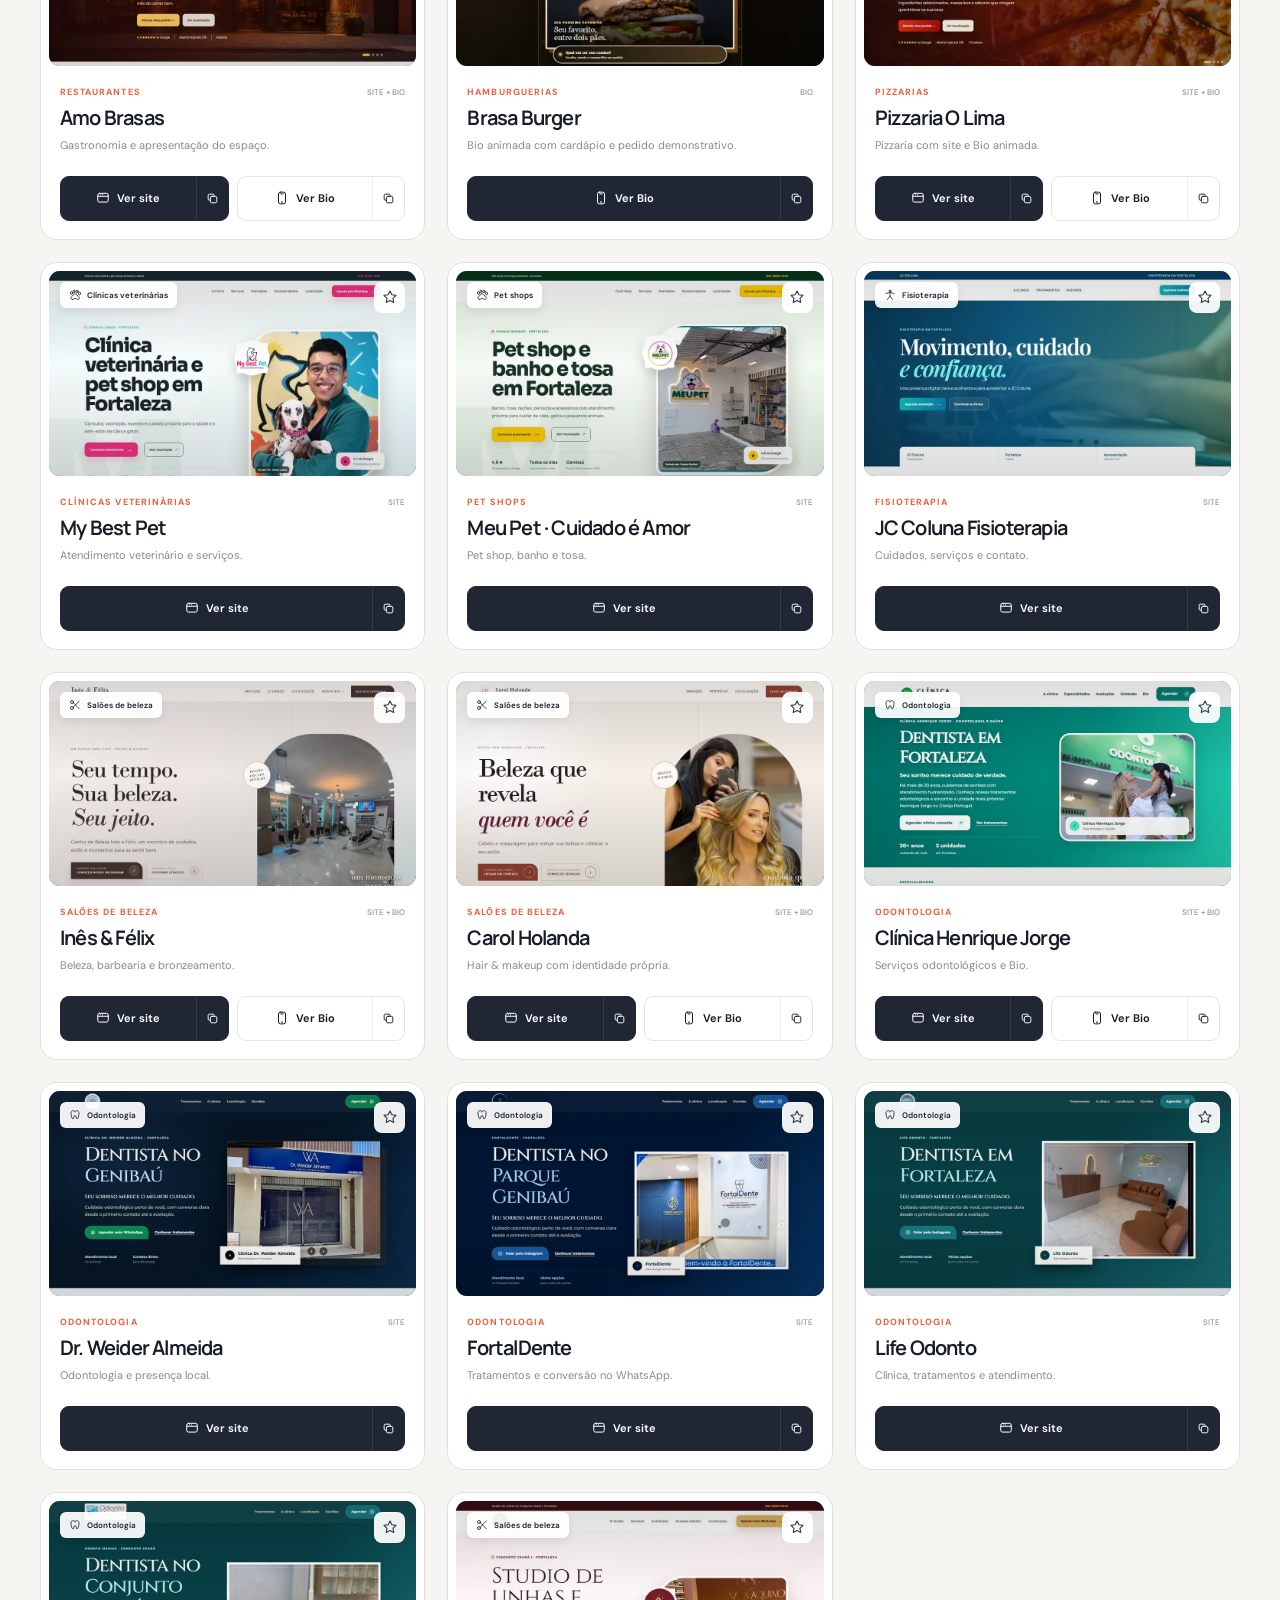
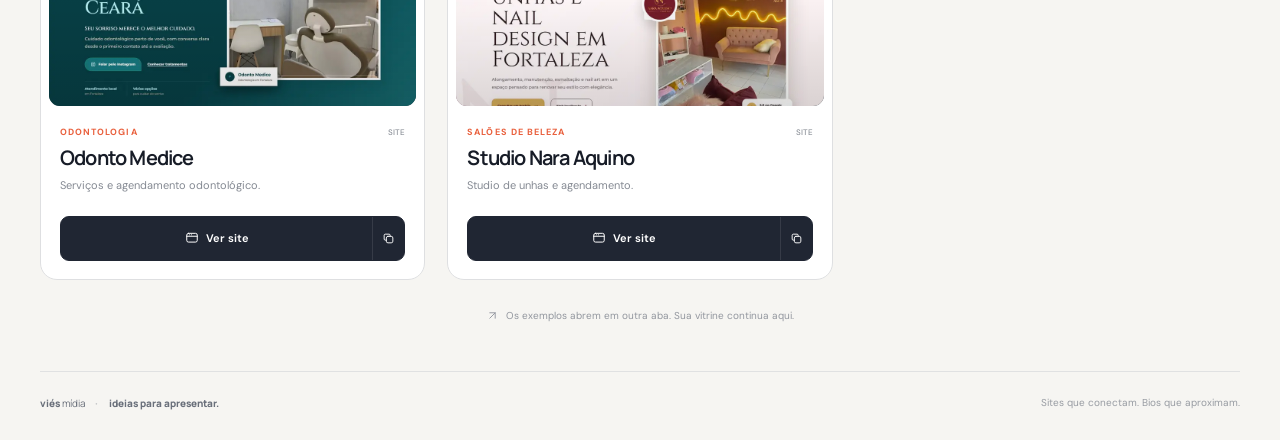
==== commit 6cb18ace: "Adicionar Bios animadas de barbearia e loja de roupas à vitrine" ====
--- a/index.html
+++ b/index.html
@@ -6,7 +6,7 @@
   <meta name="description" content="Exemplos de sites e Bios organizados por nicho para as apresentações da Viés Mídia.">
   <meta name="robots" content="noindex,nofollow"><meta name="theme-color" content="#151923">
   <link rel="icon" href="favicon.svg" type="image/svg+xml"><link rel="stylesheet" href="styles.css?v=1">
-  <script src="links.js?v=4" defer></script><script src="app.js?v=3" defer></script>
+  <script src="links.js?v=5" defer></script><script src="app.js?v=4" defer></script>
 </head>
 <body>
   <svg class="svg-library" xmlns="http://www.w3.org/2000/svg" aria-hidden="true"><defs><symbol id="i-burger" viewBox="0 0 24 24"><path d="M4 9c1-7 15-7 16 0Z"/><path d="M3 12h18M4 15h16M5 18h14v2H5zM9 6h.01M14 6h.01"/></symbol><symbol id="i-pizza" viewBox="0 0 24 24"><path d="m4 5 16 3L9 22zM4 5q9-5 16 3"/><circle cx="10" cy="11" r="1"/><circle cx="13.5" cy="13" r="1"/></symbol>
@@ -27,7 +27,7 @@
     <symbol id="i-food" viewBox="0 0 24 24"><path d="M4 3v6a3 3 0 0 0 6 0V3M7 3v18M19 3c-4 2-5 6-5 10h5M19 3v18"/></symbol>
     <symbol id="i-paw" viewBox="0 0 24 24"><ellipse cx="5" cy="8" rx="2" ry="3"/><ellipse cx="10" cy="5" rx="2" ry="3"/><ellipse cx="16" cy="5" rx="2" ry="3"/><ellipse cx="21" cy="9" rx="2" ry="3"/><path d="M7 21c-5-1-4-5 0-7 3-6 7-6 10 0 5 2 5 6 1 7-3 0-3-2-6-2s-3 2-5 2Z"/></symbol>
     <symbol id="i-body" viewBox="0 0 24 24"><circle cx="12" cy="4" r="2"/><path d="m4 9 8-2 8 2M12 7v7m-5 7 5-7 5 7"/></symbol>
-  </defs></svg>
+  <symbol id="i-razor" viewBox="0 0 24 24"><path d="m5 3 14 7-3 6L2 9zM7 4l-3 6m12 5 3 5a2 2 0 0 1-3 2l-6-7"/></symbol><symbol id="i-hanger" viewBox="0 0 24 24"><path d="M9 6a3 3 0 1 1 4 3v2l9 7a1 1 0 0 1-.6 2H2.6a1 1 0 0 1-.6-2l11-7"/></symbol></defs></svg>
   <header class="topbar"><div class="top-inner">
     <a class="brand" href="./" aria-label="Viés, início da vitrine"><span class="brand-symbol">v<span>↗</span></span><span>viés<span class="brand-separator">/</span><small>vitrine</small></span></a>
     <div class="top-actions"><span class="top-label"><i></i>PRONTA PARA APRESENTAR</span><button class="organize-button" id="organize" type="button" aria-pressed="false"><svg><use href="#i-edit"/></svg><span>Organizar</span></button></div>
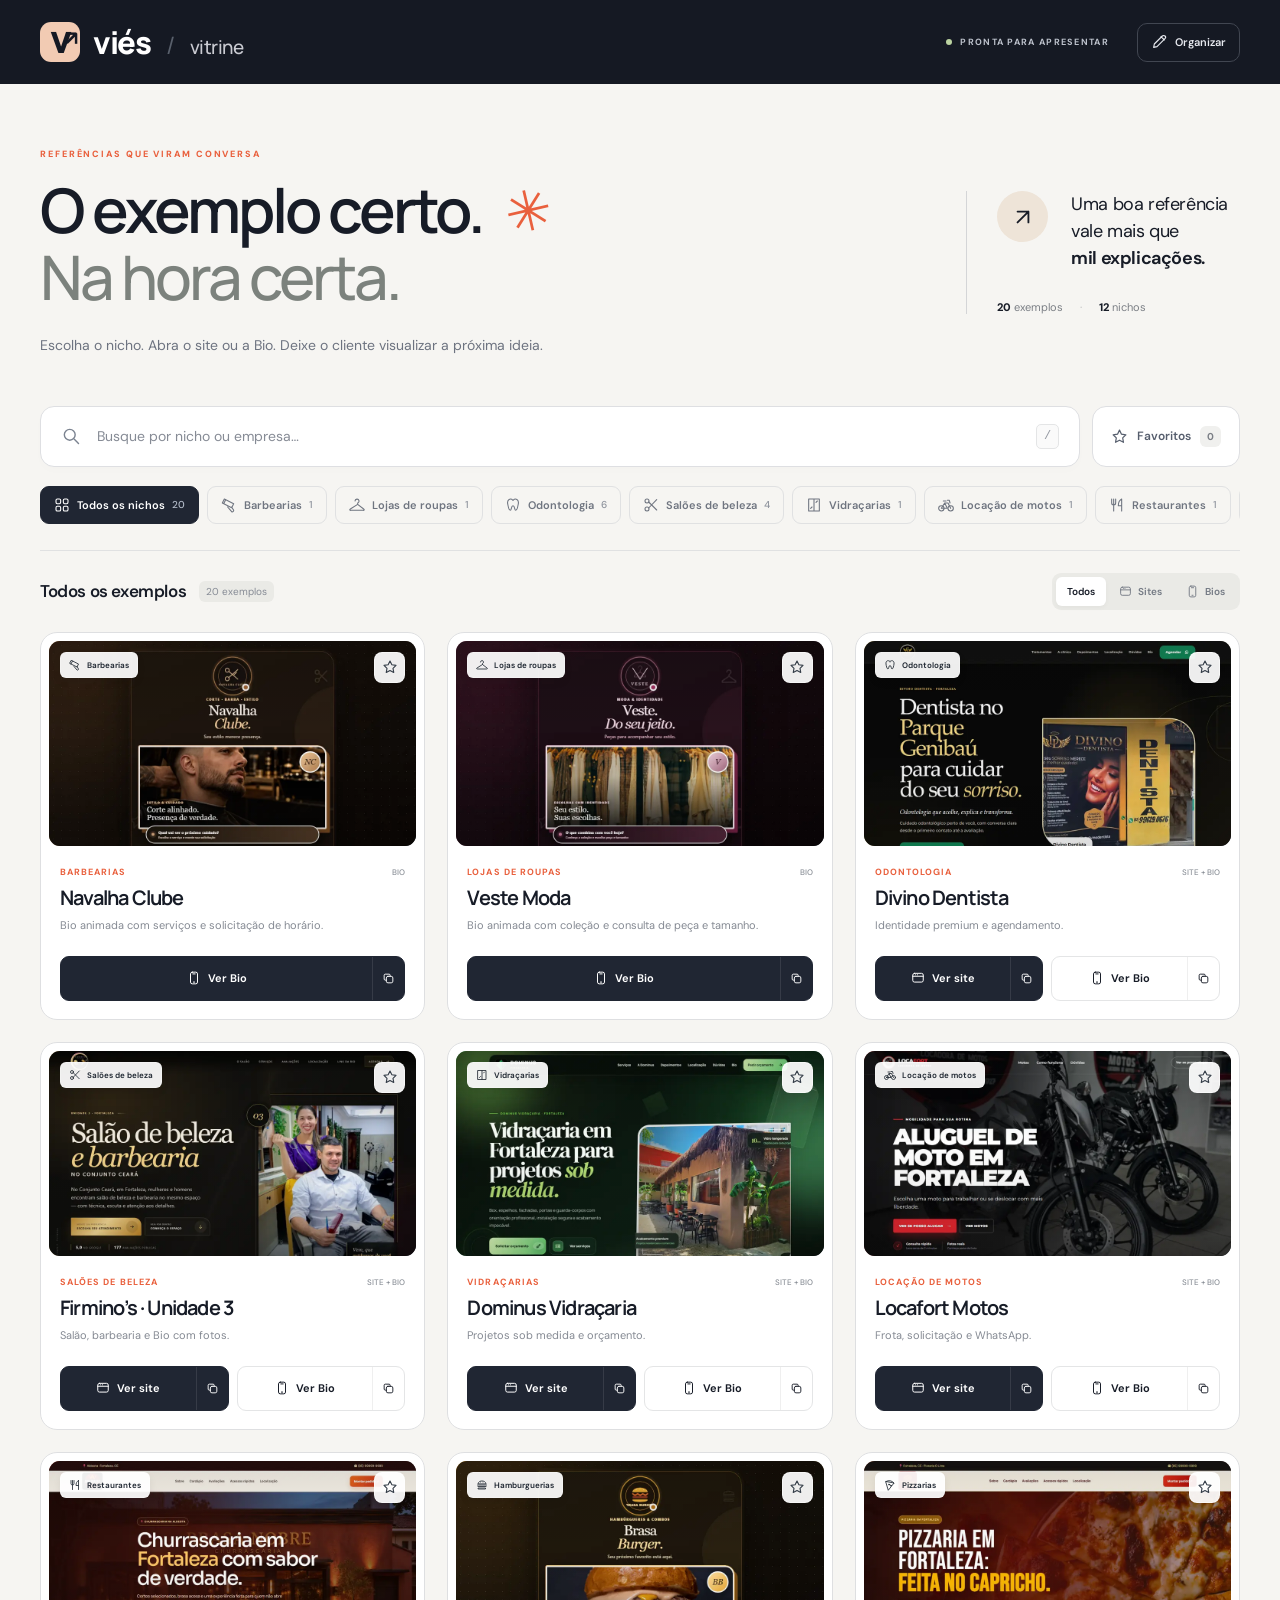
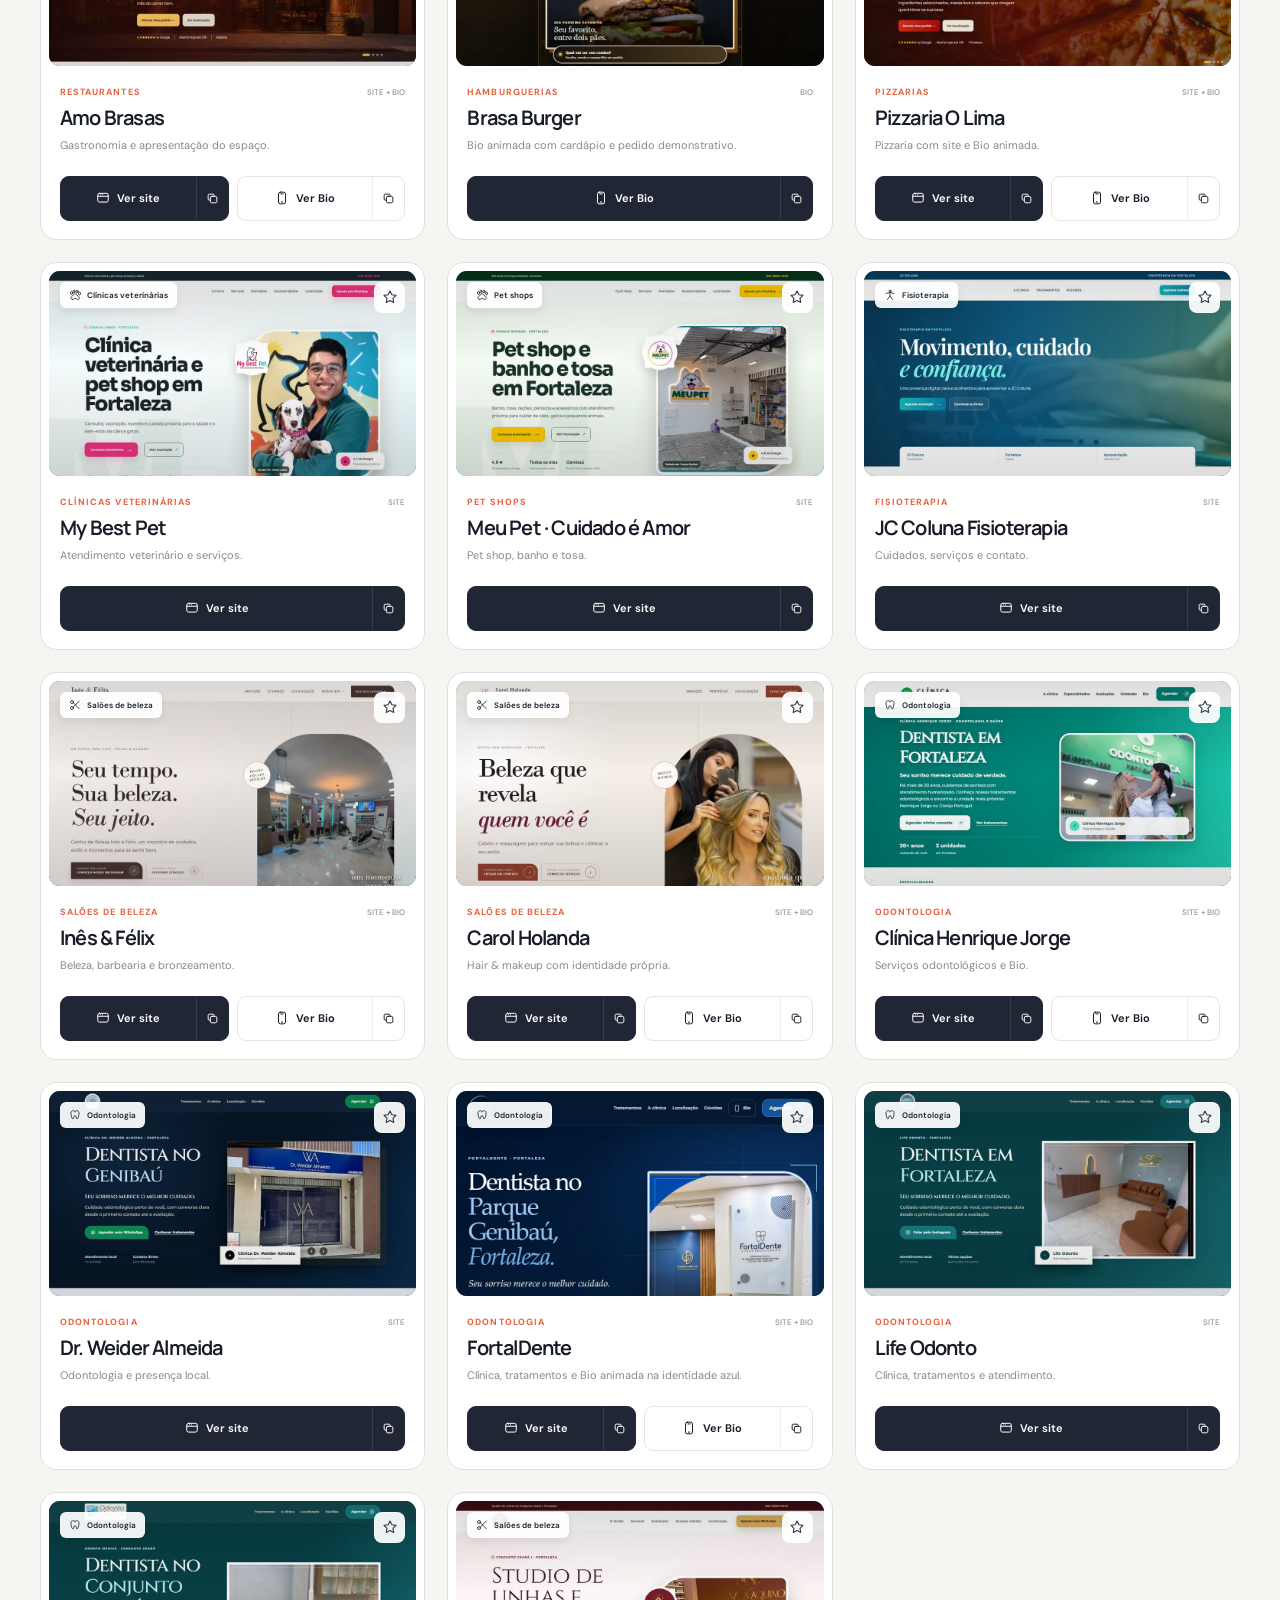
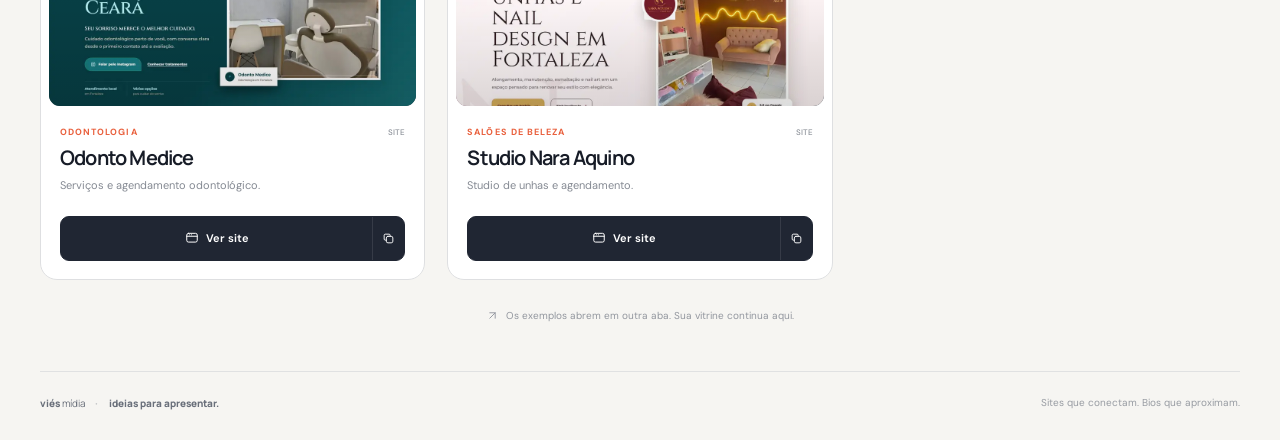
==== commit 802739f7: "Atualizar exemplo FortalDente e incluir acesso à Bio na vitrine" ====
--- a/index.html
+++ b/index.html
@@ -6,7 +6,7 @@
   <meta name="description" content="Exemplos de sites e Bios organizados por nicho para as apresentações da Viés Mídia.">
   <meta name="robots" content="noindex,nofollow"><meta name="theme-color" content="#151923">
   <link rel="icon" href="favicon.svg" type="image/svg+xml"><link rel="stylesheet" href="styles.css?v=1">
-  <script src="links.js?v=5" defer></script><script src="app.js?v=4" defer></script>
+  <script src="links.js?v=fortaldente-20261109-1" defer></script><script src="app.js?v=4" defer></script>
 </head>
 <body>
   <svg class="svg-library" xmlns="http://www.w3.org/2000/svg" aria-hidden="true"><defs><symbol id="i-burger" viewBox="0 0 24 24"><path d="M4 9c1-7 15-7 16 0Z"/><path d="M3 12h18M4 15h16M5 18h14v2H5zM9 6h.01M14 6h.01"/></symbol><symbol id="i-pizza" viewBox="0 0 24 24"><path d="m4 5 16 3L9 22zM4 5q9-5 16 3"/><circle cx="10" cy="11" r="1"/><circle cx="13.5" cy="13" r="1"/></symbol>
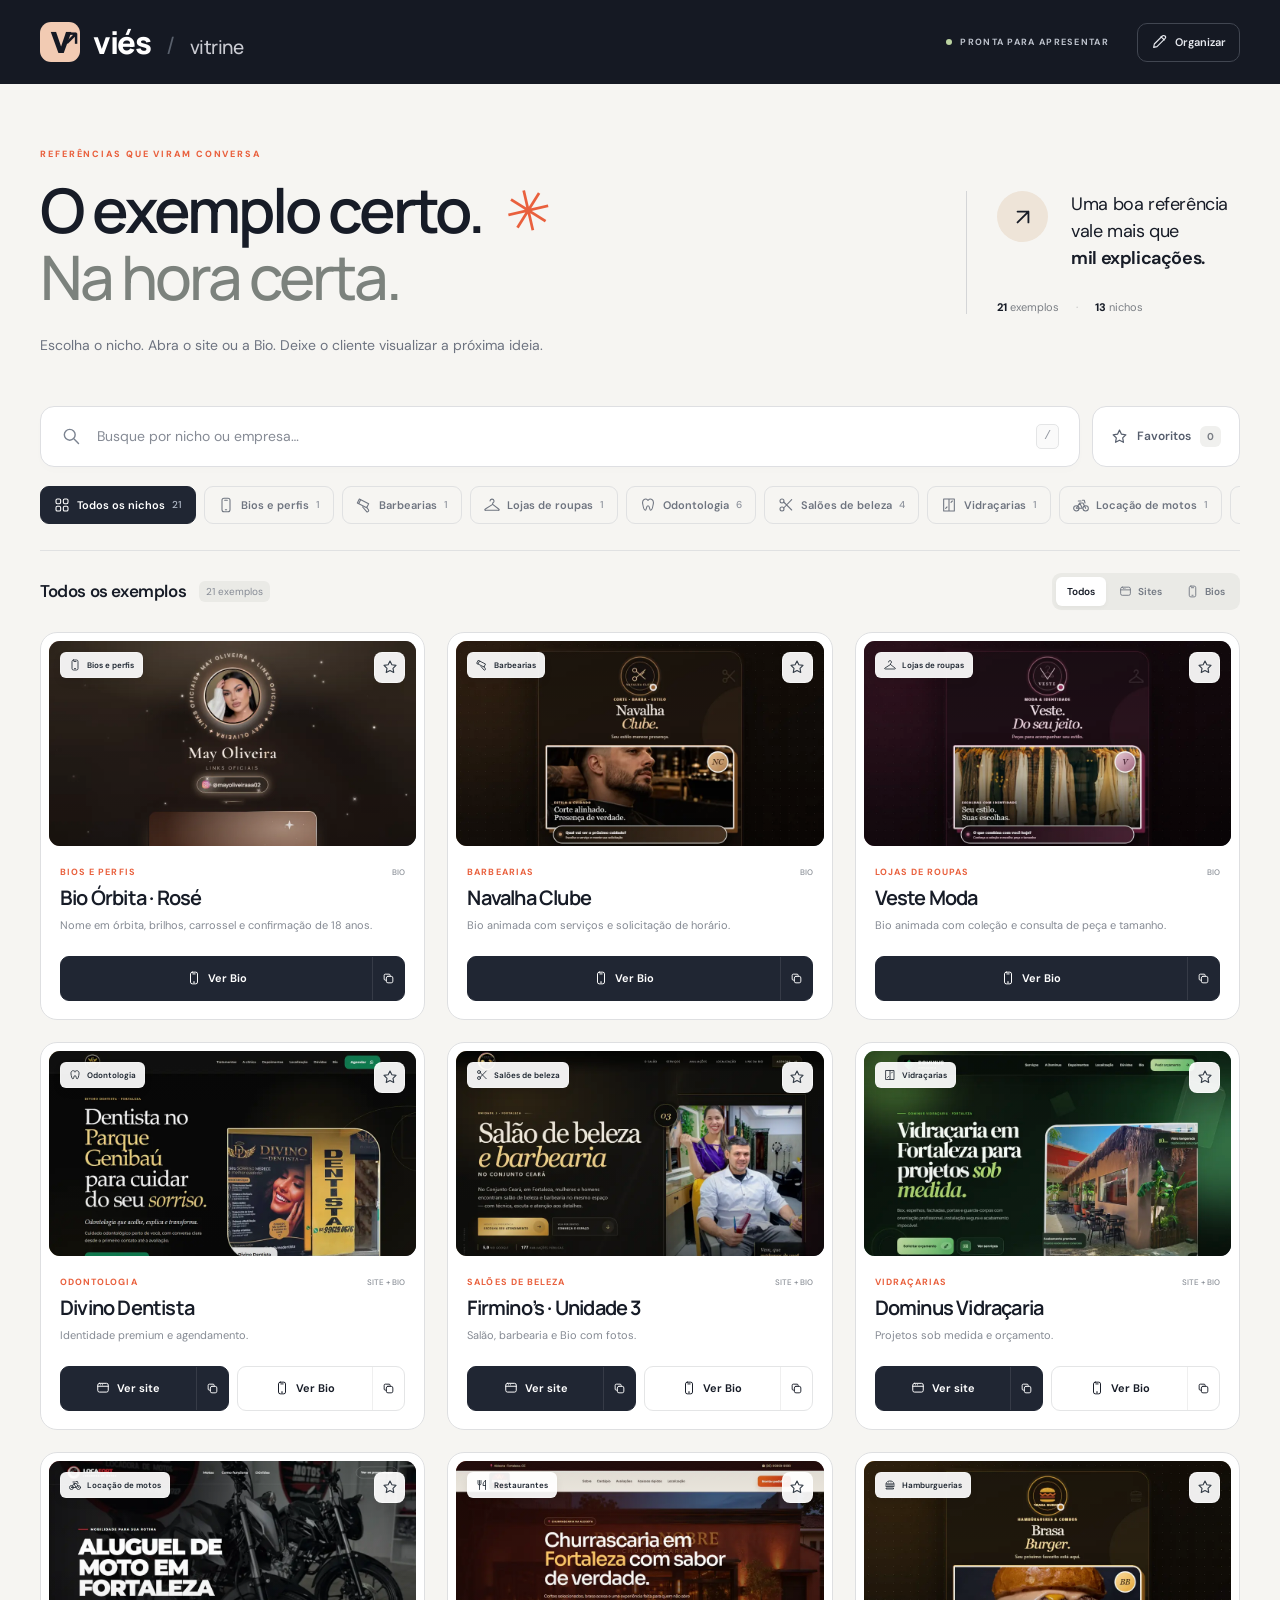
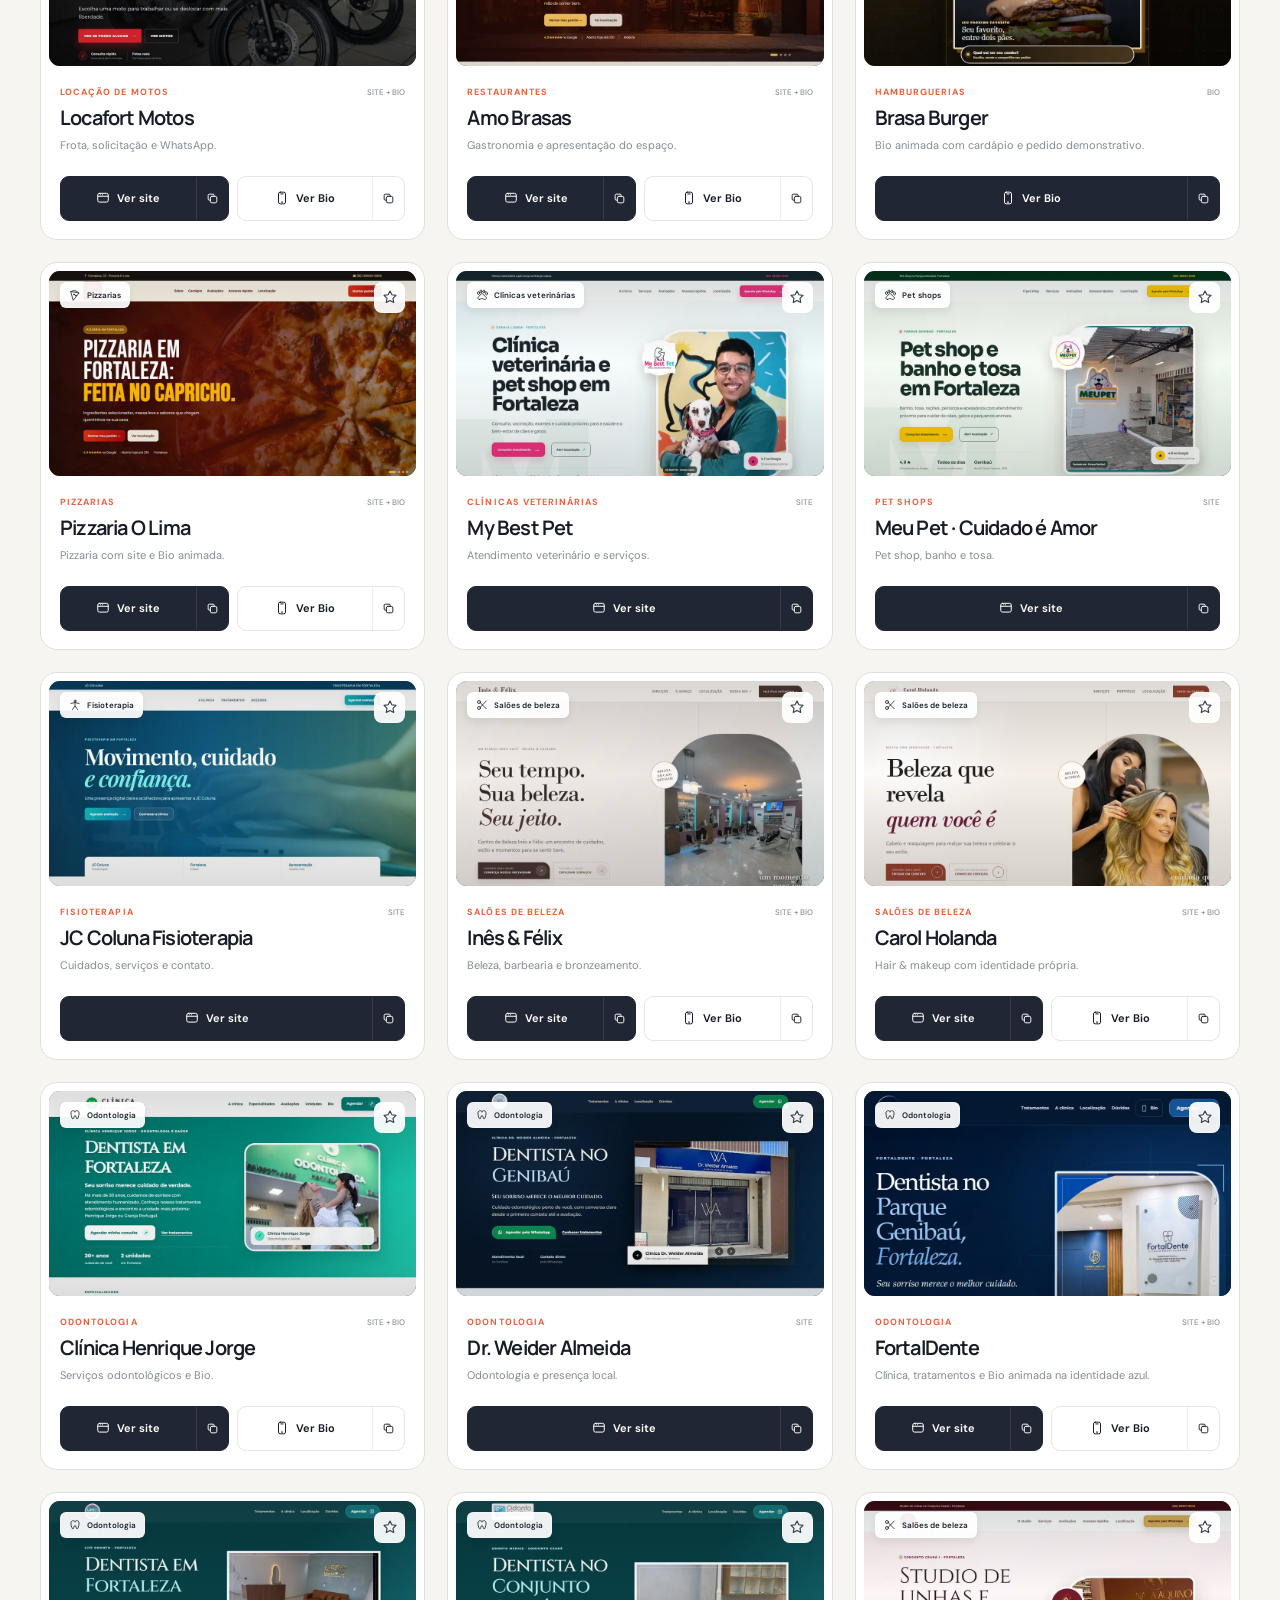
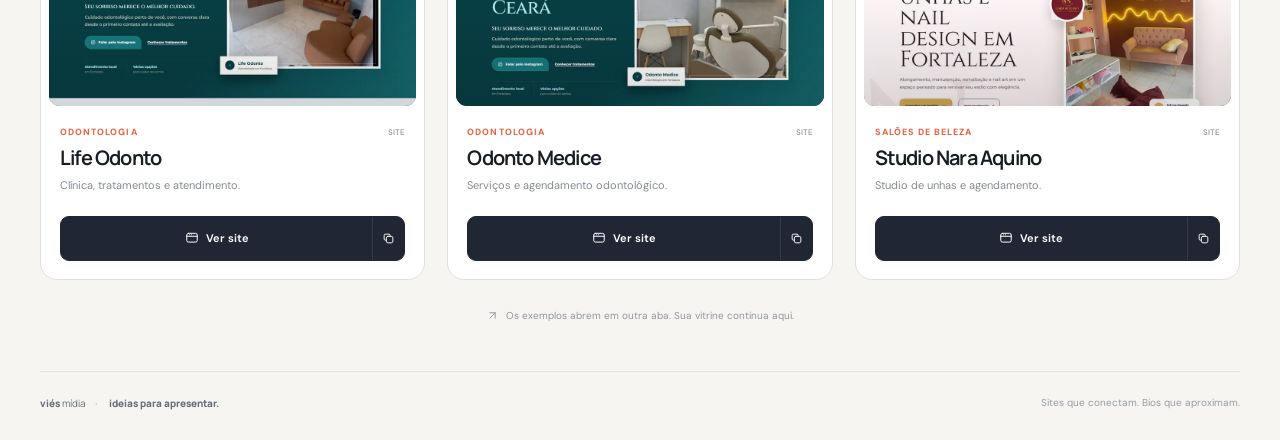
==== commit 8096e2c1: "Adicionar modelo Bio Órbita Rosé com carrossel, brilhos e confirmação de 18 anos" ====
--- a/index.html
+++ b/index.html
@@ -6,7 +6,7 @@
   <meta name="description" content="Exemplos de sites e Bios organizados por nicho para as apresentações da Viés Mídia.">
   <meta name="robots" content="noindex,nofollow"><meta name="theme-color" content="#151923">
   <link rel="icon" href="favicon.svg" type="image/svg+xml"><link rel="stylesheet" href="styles.css?v=1">
-  <script src="links.js?v=fortaldente-20261109-1" defer></script><script src="app.js?v=4" defer></script>
+  <script src="links.js?v=orbita-20261116-1" defer></script><script src="app.js?v=orbita-20261116-1" defer></script>
 </head>
 <body>
   <svg class="svg-library" xmlns="http://www.w3.org/2000/svg" aria-hidden="true"><defs><symbol id="i-burger" viewBox="0 0 24 24"><path d="M4 9c1-7 15-7 16 0Z"/><path d="M3 12h18M4 15h16M5 18h14v2H5zM9 6h.01M14 6h.01"/></symbol><symbol id="i-pizza" viewBox="0 0 24 24"><path d="m4 5 16 3L9 22zM4 5q9-5 16 3"/><circle cx="10" cy="11" r="1"/><circle cx="13.5" cy="13" r="1"/></symbol>
